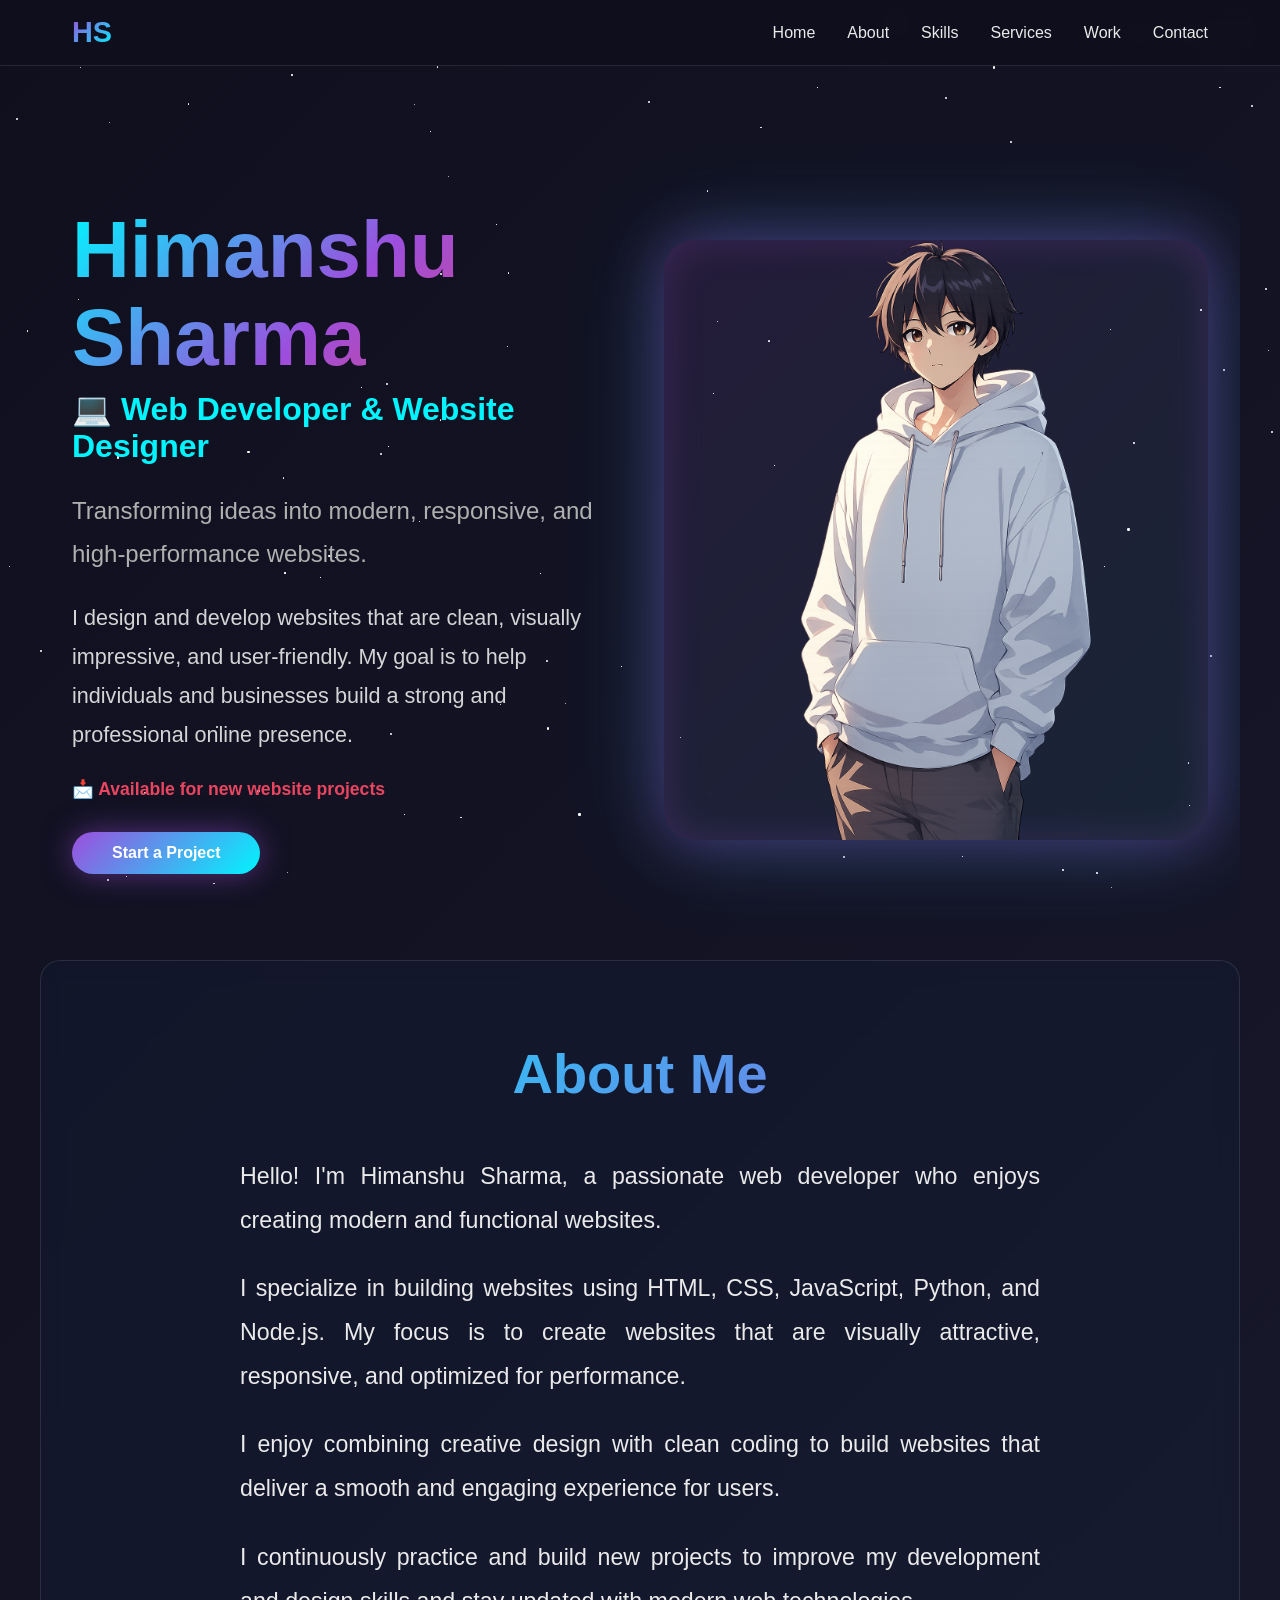
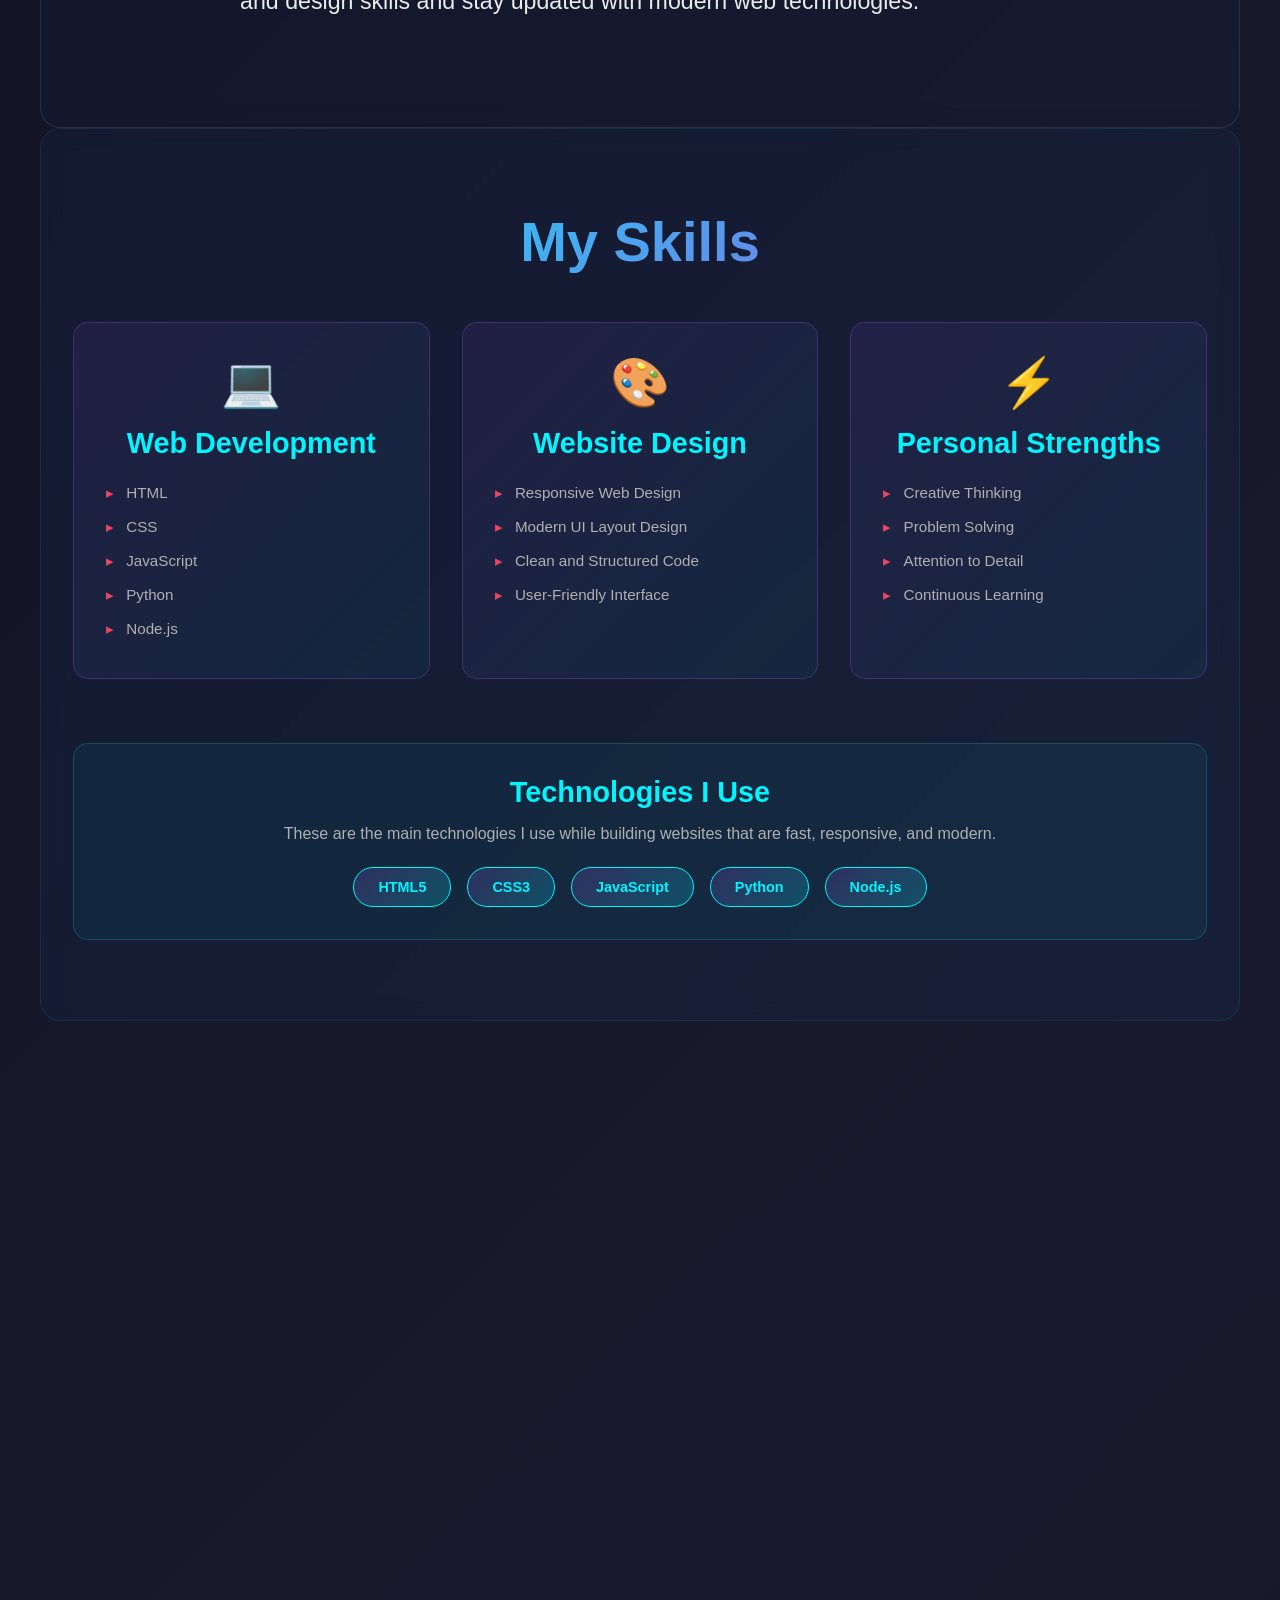
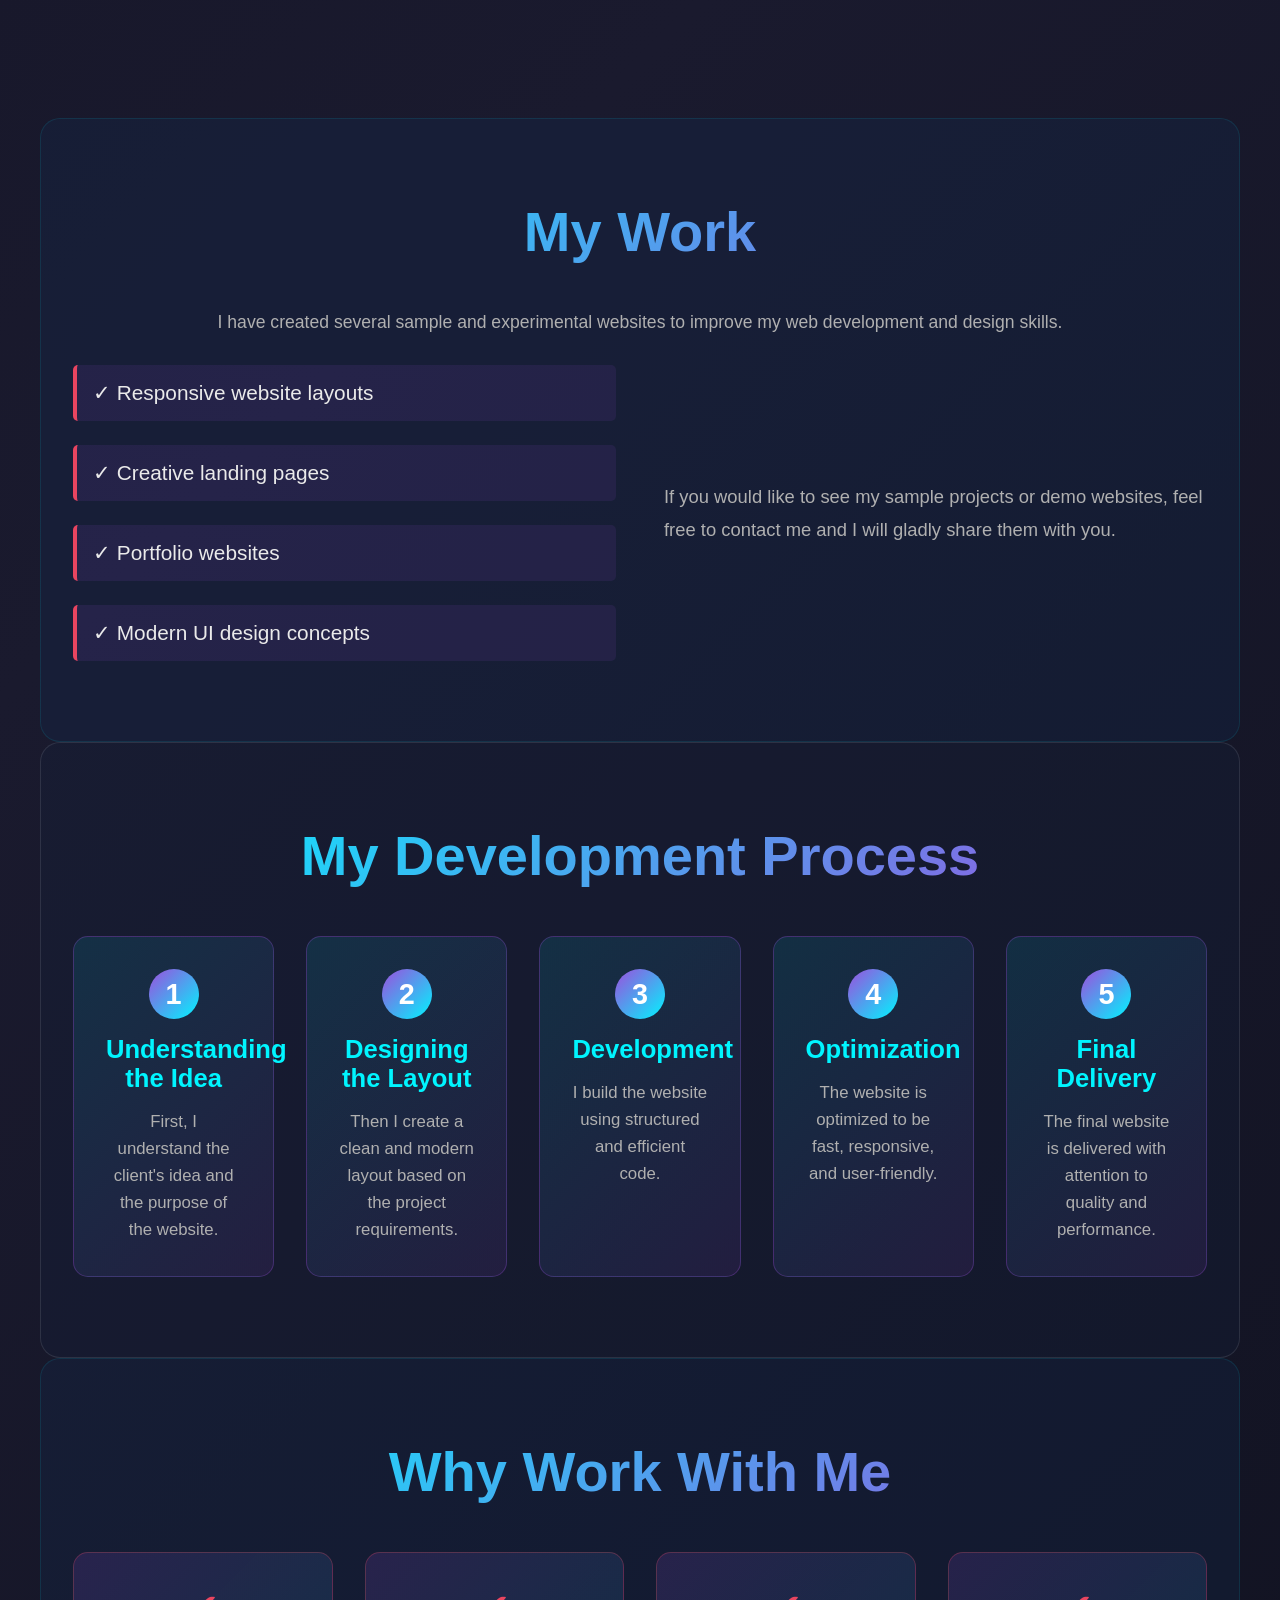
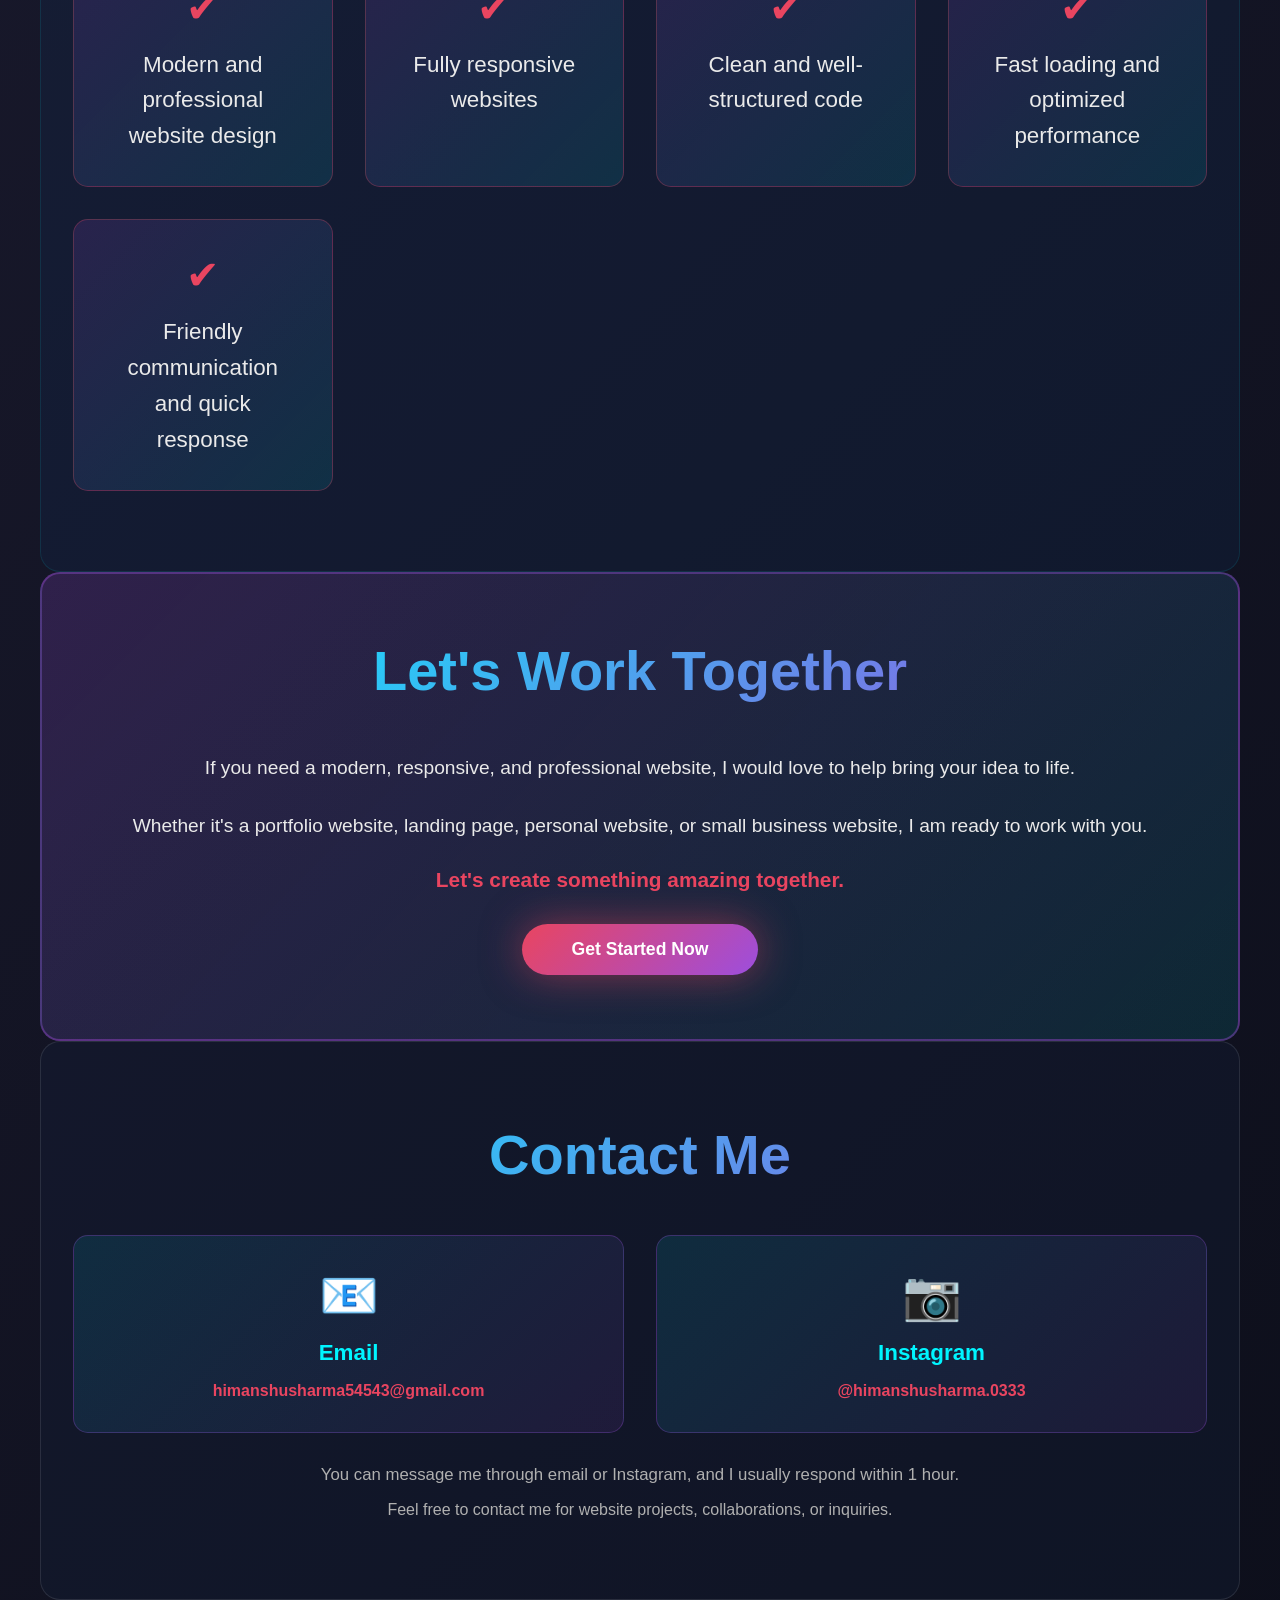
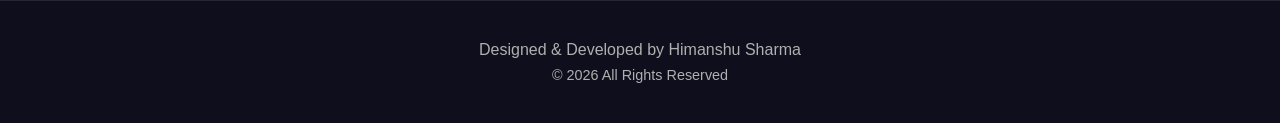
==== index.html @ 1eaa8136 "Add files via upload" ====
<!DOCTYPE html>
<html lang="en">
<head>
    <meta charset="UTF-8">
    <meta name="viewport" content="width=device-width, initial-scale=1.0">
    <meta name="description" content="Himanshu Sharma - Web Developer & Designer. Building modern, responsive, and high-performance websites.">
    <title>Himanshu Sharma - Web Developer & Designer</title>
    <link rel="icon" href="data:image/svg+xml,<svg xmlns=%22http://www.w3.org/2000/svg%22 viewBox=%220 0 100 100%22><text y=%22.9em%22 font-size=%2290%22>💻</text></svg>">
    <link rel="stylesheet" href="styles.css">
    <link rel="stylesheet" href="https://cdnjs.cloudflare.com/ajax/libs/font-awesome/6.4.0/css/all.min.css">
</head>
<body>
    <!-- Navigation -->
    <nav class="navbar">
        <div class="nav-container">
            <div class="logo">HS</div>
            <ul class="nav-menu">
                <li><a href="#hero" class="nav-link">Home</a></li>
                <li><a href="#about" class="nav-link">About</a></li>
                <li><a href="#skills" class="nav-link">Skills</a></li>
                <li><a href="#services" class="nav-link">Services</a></li>
                <li><a href="#work" class="nav-link">Work</a></li>
                <li><a href="#contact" class="nav-link">Contact</a></li>
            </ul>
            <div class="hamburger">
                <span></span>
                <span></span>
                <span></span>
            </div>
        </div>
    </nav>

    <!-- Starfield Background -->
    <div id="stars-container"></div>

    <!-- Hero Section -->
    <section id="hero" class="hero">
        <div class="hero-content">
            <div class="hero-text">
                <h1 class="hero-title">Himanshu Sharma</h1>
                <p class="hero-subtitle">💻 Web Developer & Website Designer</p>
                <p class="hero-description">
                    Transforming ideas into modern, responsive, and high-performance websites.
                </p>
                <p class="hero-tagline">
                    I design and develop websites that are clean, visually impressive, and user-friendly. 
                    My goal is to help individuals and businesses build a strong and professional online presence.
                </p>
                <p class="hero-available">📩 Available for new website projects</p>
                <a href="#contact" class="cta-button">Start a Project</a>
            </div>

            <div class="hero-image-container">
                <div class="image-wrapper" id="imageWrapper">
                    <img src="image-1.png" alt="Himanshu Sharma" class="hero-image" id="mainImage">
                    <div class="image-overlay" id="imageOverlay">
                        <img src="image-2.png" alt="Overlay" class="overlay-image">
                    </div>
                </div>
            </div>
        </div>
    </section>

    <!-- About Section -->
    <section id="about" class="about">
        <h2 class="section-title">About Me</h2>
        <div class="about-container">
            <p class="about-text">
                Hello! I'm Himanshu Sharma, a passionate web developer who enjoys creating modern and functional websites.
            </p>
            <p class="about-text">
                I specialize in building websites using HTML, CSS, JavaScript, Python, and Node.js. My focus is to create 
                websites that are visually attractive, responsive, and optimized for performance.
            </p>
            <p class="about-text">
                I enjoy combining creative design with clean coding to build websites that deliver a smooth and engaging 
                experience for users.
            </p>
            <p class="about-text">
                I continuously practice and build new projects to improve my development and design skills and stay updated 
                with modern web technologies.
            </p>
        </div>
    </section>

    <!-- Skills Section -->
    <section id="skills" class="skills">
        <h2 class="section-title">My Skills</h2>
        
        <div class="skills-grid">
            <!-- Web Development -->
            <div class="skill-card">
                <div class="skill-icon">💻</div>
                <h3>Web Development</h3>
                <ul class="skill-list">
                    <li>HTML</li>
                    <li>CSS</li>
                    <li>JavaScript</li>
                    <li>Python</li>
                    <li>Node.js</li>
                </ul>
            </div>

            <!-- Website Design -->
            <div class="skill-card">
                <div class="skill-icon">🎨</div>
                <h3>Website Design</h3>
                <ul class="skill-list">
                    <li>Responsive Web Design</li>
                    <li>Modern UI Layout Design</li>
                    <li>Clean and Structured Code</li>
                    <li>User-Friendly Interface</li>
                </ul>
            </div>

            <!-- Personal Strengths -->
            <div class="skill-card">
                <div class="skill-icon">⚡</div>
                <h3>Personal Strengths</h3>
                <ul class="skill-list">
                    <li>Creative Thinking</li>
                    <li>Problem Solving</li>
                    <li>Attention to Detail</li>
                    <li>Continuous Learning</li>
                </ul>
            </div>
        </div>

        <div class="technologies">
            <h3>Technologies I Use</h3>
            <p>These are the main technologies I use while building websites that are fast, responsive, and modern.</p>
            <div class="tech-badges">
                <span class="tech-badge">HTML5</span>
                <span class="tech-badge">CSS3</span>
                <span class="tech-badge">JavaScript</span>
                <span class="tech-badge">Python</span>
                <span class="tech-badge">Node.js</span>
            </div>
        </div>
    </section>

    <!-- Services Section -->
    <section id="services" class="services">
        <h2 class="section-title">Services I Offer</h2>
        <p class="services-subtitle">I help individuals and businesses build professional and modern websites.</p>
        
        <div class="services-grid">
            <div class="service-card">
                <div class="service-icon">🌐</div>
                <h3>Website Development</h3>
                <p>Creating functional and well-structured websites using modern technologies.</p>
            </div>

            <div class="service-card">
                <div class="service-icon">🎨</div>
                <h3>Website Design</h3>
                <p>Designing visually appealing and user-friendly website layouts.</p>
            </div>

            <div class="service-card">
                <div class="service-icon">📱</div>
                <h3>Responsive Websites</h3>
                <p>Ensuring websites work smoothly on mobile, tablet, and desktop devices.</p>
            </div>

            <div class="service-card">
                <div class="service-icon">⚡</div>
                <h3>Landing Pages</h3>
                <p>Building clean and attractive landing pages for personal or business use.</p>
            </div>
        </div>
    </section>

    <!-- Work Section -->
    <section id="work" class="work">
        <h2 class="section-title">My Work</h2>
        <p class="work-subtitle">
            I have created several sample and experimental websites to improve my web development and design skills.
        </p>
        
        <div class="work-content">
            <div class="work-list">
                <div class="work-item">✓ Responsive website layouts</div>
                <div class="work-item">✓ Creative landing pages</div>
                <div class="work-item">✓ Portfolio websites</div>
                <div class="work-item">✓ Modern UI design concepts</div>
            </div>
            <p class="work-note">
                If you would like to see my sample projects or demo websites, feel free to contact me 
                and I will gladly share them with you.
            </p>
        </div>
    </section>

    <!-- Development Process Section -->
    <section id="process" class="process">
        <h2 class="section-title">My Development Process</h2>
        
        <div class="process-timeline">
            <div class="process-step">
                <div class="step-number">1</div>
                <h3>Understanding the Idea</h3>
                <p>First, I understand the client's idea and the purpose of the website.</p>
            </div>

            <div class="process-step">
                <div class="step-number">2</div>
                <h3>Designing the Layout</h3>
                <p>Then I create a clean and modern layout based on the project requirements.</p>
            </div>

            <div class="process-step">
                <div class="step-number">3</div>
                <h3>Development</h3>
                <p>I build the website using structured and efficient code.</p>
            </div>

            <div class="process-step">
                <div class="step-number">4</div>
                <h3>Optimization</h3>
                <p>The website is optimized to be fast, responsive, and user-friendly.</p>
            </div>

            <div class="process-step">
                <div class="step-number">5</div>
                <h3>Final Delivery</h3>
                <p>The final website is delivered with attention to quality and performance.</p>
            </div>
        </div>
    </section>

    <!-- Why Work With Me Section -->
    <section id="why" class="why-work">
        <h2 class="section-title">Why Work With Me</h2>
        
        <div class="reasons-grid">
            <div class="reason-card">
                <div class="reason-icon">✔</div>
                <p>Modern and professional website design</p>
            </div>

            <div class="reason-card">
                <div class="reason-icon">✔</div>
                <p>Fully responsive websites</p>
            </div>

            <div class="reason-card">
                <div class="reason-icon">✔</div>
                <p>Clean and well-structured code</p>
            </div>

            <div class="reason-card">
                <div class="reason-icon">✔</div>
                <p>Fast loading and optimized performance</p>
            </div>

            <div class="reason-card">
                <div class="reason-icon">✔</div>
                <p>Friendly communication and quick response</p>
            </div>
        </div>
    </section>

    <!-- Call to Action Section -->
    <section id="lets-work" class="cta-section">
        <h2 class="section-title">Let's Work Together</h2>
        <p class="cta-text">
            If you need a modern, responsive, and professional website, I would love to help bring your idea to life.
        </p>
        <p class="cta-text">
            Whether it's a portfolio website, landing page, personal website, or small business website, 
            I am ready to work with you.
        </p>
        <p class="cta-highlight">Let's create something amazing together.</p>
        <a href="#contact" class="cta-button-large">Get Started Now</a>
    </section>

    <!-- Contact Section -->
    <section id="contact" class="contact">
        <h2 class="section-title">Contact Me</h2>
        
        <div class="contact-content">
            <div class="contact-item">
                <div class="contact-icon">📧</div>
                <h3>Email</h3>
                <a href="mailto:himanshusharma54543@gmail.com" class="contact-link">
                    himanshusharma54543@gmail.com
                </a>
            </div>

            <div class="contact-item">
                <div class="contact-icon">📷</div>
                <h3>Instagram</h3>
                <a href="https://instagram.com/himanshusharma.0333" target="_blank" rel="noopener noreferrer" class="contact-link">
                    @himanshusharma.0333
                </a>
            </div>
        </div>

        <p class="contact-response">
            You can message me through email or Instagram, and I usually respond within 1 hour.
        </p>
        <p class="contact-footer">
            Feel free to contact me for website projects, collaborations, or inquiries.
        </p>
    </section>

    <!-- Footer -->
    <footer class="footer">
        <p>Designed & Developed by Himanshu Sharma</p>
        <p class="footer-year">© 2026 All Rights Reserved</p>
    </footer>

    <script src="script.js"></script>
</body>
</html>
---- styles.css ----
* {
    margin: 0;
    padding: 0;
    box-sizing: border-box;
}

:root {
    --primary-color: #1a1a2e;
    --secondary-color: #16213e;
    --accent-color: #0f3460;
    --highlight-color: #e94560;
    --text-light: #eaeaea;
    --text-muted: #b0b0b0;
    --purple-glow: #9d4edd;
    --cyan-glow: #00f5ff;
}

html {
    scroll-behavior: smooth;
}

/* Page Load Animation */
@keyframes pageLoad {
    from {
        opacity: 0;
    }
    to {
        opacity: 1;
    }
}

body {
    font-family: 'Segoe UI', Tahoma, Geneva, Verdana, sans-serif;
    background: linear-gradient(135deg, #0f0f1e 0%, #1a1a2e 50%, #0d0f1b 100%);
    color: var(--text-light);
    position: relative;
    overflow-x: hidden;
    min-height: 100vh;
    animation: pageLoad 1s ease-out;
}

/* Starfield Background */
#stars-container {
    position: fixed;
    top: 0;
    left: 0;
    width: 100%;
    height: 100%;
    z-index: 1;
    pointer-events: none;
}

.star {
    position: absolute;
    background: white;
    border-radius: 50%;
    animation: twinkle 3s infinite;
}

@keyframes twinkle {
    0%, 100% { opacity: 0.3; }
    50% { opacity: 1; }
}

/* Navigation */
.navbar {
    position: fixed;
    top: 0;
    width: 100%;
    z-index: 1000;
    background: rgba(15, 15, 30, 0.95);
    backdrop-filter: blur(10px);
    border-bottom: 1px solid rgba(255, 255, 255, 0.1);
    padding: 1rem 0;
}

.nav-container {
    max-width: 1200px;
    margin: 0 auto;
    padding: 0 2rem;
    display: flex;
    justify-content: space-between;
    align-items: center;
}

.logo {
    font-size: 1.8rem;
    font-weight: bold;
    background: linear-gradient(135deg, var(--purple-glow), var(--cyan-glow));
    -webkit-background-clip: text;
    -webkit-text-fill-color: transparent;
    background-clip: text;
}

.nav-menu {
    display: flex;
    list-style: none;
    gap: 2rem;
}

/* Mobile menu active state */
@media (max-width: 768px) {
    .nav-menu {
        display: none;
    }
    
    .nav-menu.active {
        display: flex;
        position: absolute;
        top: 60px;
        left: 0;
        right: 0;
        flex-direction: column;
        gap: 1rem;
        padding: 2rem;
        background: rgba(15, 15, 30, 0.98);
        z-index: 999;
    }
}

.nav-link {
    color: var(--text-light);
    text-decoration: none;
    transition: all 0.3s ease;
    position: relative;
}

.nav-link:hover {
    color: var(--cyan-glow);
}

.nav-link::after {
    content: '';
    position: absolute;
    bottom: -5px;
    left: 0;
    width: 0;
    height: 2px;
    background: var(--cyan-glow);
    transition: width 0.3s ease;
}

.nav-link:hover::after {
    width: 100%;
}

.hamburger {
    display: none;
    flex-direction: column;
    cursor: pointer;
}

.hamburger span {
    width: 25px;
    height: 3px;
    background: var(--text-light);
    margin: 5px 0;
    transition: all 0.3s ease;
}

/* Hero Section */
.hero {
    position: relative;
    z-index: 10;
    min-height: 100vh;
    display: flex;
    align-items: center;
    justify-content: center;
    padding: 120px 2rem 60px;
    margin-top: 60px;
    overflow: hidden;
}

.hero-content {
    max-width: 1200px;
    width: 100%;
    display: grid;
    grid-template-columns: 1fr 1fr;
    gap: 3rem;
    align-items: center;
}

.hero-text {
    animation: slideInLeft 0.8s ease-out;
}

.hero-title {
    font-size: 5rem;
    font-weight: 900;
    margin-bottom: 0.5rem;
    background: linear-gradient(135deg, #00f5ff, #9d4edd, #e94560);
    -webkit-background-clip: text;
    -webkit-text-fill-color: transparent;
    background-clip: text;
    line-height: 1.1;
}

.hero-subtitle {
    font-size: 2rem;
    color: var(--cyan-glow);
    margin-bottom: 1.5rem;
    font-weight: 600;
}

.hero-description {
    font-size: 1.5rem;
    color: var(--text-muted);
    line-height: 1.8;
    margin-bottom: 1.5rem;
}

.hero-tagline {
    font-size: 1.35rem;
    color: var(--text-light);
    line-height: 1.8;
    margin-bottom: 1.5rem;
    opacity: 0.9;
}

.hero-available {
    font-size: 1.1rem;
    color: var(--highlight-color);
    margin-bottom: 2rem;
    font-weight: 600;
}

.cta-button {
    display: inline-block;
    padding: 12px 40px;
    background: linear-gradient(135deg, var(--purple-glow), var(--cyan-glow));
    color: white;
    text-decoration: none;
    border-radius: 50px;
    font-weight: 600;
    transition: all 0.3s ease;
    box-shadow: 0 0 30px rgba(157, 78, 221, 0.5);
}

.cta-button:hover {
    transform: translateY(-3px);
    box-shadow: 0 0 50px rgba(157, 78, 221, 0.8);
}

/* Hero Image Section */
.hero-image-container {
    animation: slideInRight 0.8s ease-out;
    display: flex;
    justify-content: center;
}

.image-wrapper {
    position: relative;
    width: 100%;
    max-width: 550px;
    height: 600px;
    border-radius: 30px;
    overflow: hidden;
    box-shadow: 0 0 60px rgba(157, 78, 221, 0.4),
                0 0 100px rgba(0, 245, 255, 0.2),
                inset 0 0 40px rgba(157, 78, 221, 0.2);
    cursor: crosshair;
    background: linear-gradient(135deg, rgba(157, 78, 221, 0.1), rgba(0, 245, 255, 0.05));
}

.hero-image {
    width: 100%;
    height: 100%;
    object-fit: contain;
    object-position: center;
    display: block;
    background: rgba(255, 255, 255, 0.02);
    transition: opacity 0.2s ease;
}

.image-overlay {
    position: absolute;
    top: 0;
    left: 0;
    width: 100%;
    height: 100%;
    clip-path: circle(0px at 50% 50%);
    transition: clip-path 0.08s ease-out;
    background: rgba(255, 255, 255, 0.02);
}

.overlay-image {
    width: 100%;
    height: 100%;
    object-fit: contain;
    object-position: center;
    display: block;
}

/* Animations */
@keyframes slideInLeft {
    from {
        opacity: 0;
        transform: translateX(-50px);
    }
    to {
        opacity: 1;
        transform: translateX(0);
    }
}

@keyframes slideInRight {
    from {
        opacity: 0;
        transform: translateX(50px);
    }
    to {
        opacity: 1;
        transform: translateX(0);
    }
}

/* Section Scroll Animations */
@keyframes sectionSlideUp {
    from {
        opacity: 0;
        transform: translateY(40px);
    }
    to {
        opacity: 1;
        transform: translateY(0);
    }
}

.section-scroll-animate {
    opacity: 0;
    transform: translateY(40px);
}

.section-visible {
    animation: sectionSlideUp 0.7s ease-out forwards;
}

/* Section Styles */
section {
    position: relative;
    z-index: 10;
    padding: 80px 2rem;
    max-width: 1200px;
    margin: 0 auto;
}

.section-title {
    font-size: 3.5rem;
    font-weight: 900;
    text-align: center;
    margin-bottom: 3rem;
    background: linear-gradient(135deg, var(--cyan-glow), var(--purple-glow));
    -webkit-background-clip: text;
    -webkit-text-fill-color: transparent;
    background-clip: text;
}

/* About Section */
.about {
    background: rgba(22, 33, 62, 0.3);
    border-radius: 20px;
    border: 1px solid rgba(255, 255, 255, 0.1);
    backdrop-filter: blur(10px);
}

.about-container {
    max-width: 800px;
    margin: 0 auto;
}

.about-text {
    font-size: 1.45rem;
    line-height: 1.9;
    color: var(--text-light);
    margin-bottom: 1.5rem;
    text-align: justify;
}

/* Skills Section */
.skills {
    background: rgba(15, 52, 96, 0.2);
    border-radius: 20px;
    border: 1px solid rgba(0, 245, 255, 0.1);
    backdrop-filter: blur(10px);
}

.skills-grid {
    display: grid;
    grid-template-columns: repeat(auto-fit, minmax(280px, 1fr));
    gap: 2rem;
    margin-bottom: 4rem;
}

.skill-card {
    background: linear-gradient(135deg, rgba(157, 78, 221, 0.1), rgba(0, 245, 255, 0.05));
    border: 1px solid rgba(157, 78, 221, 0.3);
    padding: 2rem;
    border-radius: 15px;
    text-align: center;
    transition: all 0.3s ease;
    cursor: pointer;
}

.skill-card:hover {
    transform: translateY(-10px);
    border-color: var(--cyan-glow);
    box-shadow: 0 0 30px rgba(157, 78, 221, 0.3);
}

.skill-icon {
    font-size: 3rem;
    margin-bottom: 1rem;
}

.skill-card h3 {
    font-size: 1.8rem;
    margin-bottom: 1rem;
    color: var(--cyan-glow);
}

.skill-list {
    list-style: none;
    text-align: left;
}

.skill-list li {
    padding: 0.5rem 0;
    color: var(--text-muted);
    font-size: 0.95rem;
}

.skill-list li::before {
    content: '▸ ';
    color: var(--highlight-color);
    margin-right: 0.5rem;
}

.technologies {
    text-align: center;
    padding: 2rem;
    background: rgba(0, 245, 255, 0.05);
    border-radius: 15px;
    border: 1px solid rgba(0, 245, 255, 0.2);
}

.technologies h3 {
    font-size: 1.8rem;
    margin-bottom: 1rem;
    color: var(--cyan-glow);
}

.technologies p {
    color: var(--text-muted);
    margin-bottom: 1.5rem;
}

.tech-badges {
    display: flex;
    flex-wrap: wrap;
    gap: 1rem;
    justify-content: center;
}

.tech-badge {
    display: inline-block;
    padding: 0.7rem 1.5rem;
    background: linear-gradient(135deg, rgba(157, 78, 221, 0.2), rgba(0, 245, 255, 0.2));
    border: 1px solid var(--cyan-glow);
    border-radius: 25px;
    color: var(--cyan-glow);
    font-weight: 600;
    font-size: 0.9rem;
    transition: all 0.3s ease;
}

.tech-badge:hover {
    background: linear-gradient(135deg, var(--purple-glow), var(--cyan-glow));
    color: white;
    box-shadow: 0 0 20px rgba(157, 78, 221, 0.5);
}

/* Services Section */
.services {
    background: rgba(22, 33, 62, 0.3);
    border-radius: 20px;
    border: 1px solid rgba(255, 255, 255, 0.1);
}

.services-subtitle {
    text-align: center;
    font-size: 1.2rem;
    color: var(--text-muted);
    margin-bottom: 3rem;
}

.services-grid {
    display: grid;
    grid-template-columns: repeat(auto-fit, minmax(250px, 1fr));
    gap: 2rem;
}

.service-card {
    background: linear-gradient(135deg, rgba(157, 78, 221, 0.15), rgba(0, 245, 255, 0.1));
    border: 1px solid rgba(233, 69, 96, 0.3);
    padding: 2.5rem 2rem;
    border-radius: 15px;
    text-align: center;
    transition: all 0.3s ease;
}

.service-card:hover {
    transform: translateY(-15px);
    border-color: var(--highlight-color);
    box-shadow: 0 0 40px rgba(233, 69, 96, 0.4);
}

.service-icon {
    font-size: 3.5rem;
    margin-bottom: 1rem;
}

.service-card h3 {
    font-size: 1.6rem;
    margin-bottom: 1rem;
    color: var(--highlight-color);
}

.service-card p {
    color: var(--text-muted);
    line-height: 1.7;
    font-size: 1.05rem;
}

/* Work Section */
.work {
    background: rgba(15, 52, 96, 0.2);
    border-radius: 20px;
    border: 1px solid rgba(0, 245, 255, 0.1);
}

.work-subtitle {
    text-align: center;
    font-size: 1.1rem;
    color: var(--text-muted);
    margin-bottom: 2rem;
}

.work-content {
    display: grid;
    grid-template-columns: 1fr 1fr;
    gap: 3rem;
    align-items: center;
}

.work-list {
    display: flex;
    flex-direction: column;
    gap: 1.5rem;
}

.work-item {
    font-size: 1.3rem;
    color: var(--text-light);
    padding: 1rem;
    background: rgba(157, 78, 221, 0.1);
    border-left: 4px solid var(--highlight-color);
    border-radius: 5px;
    transition: all 0.3s ease;
}

.work-item:hover {
    transform: translateX(10px);
    background: rgba(157, 78, 221, 0.2);
}

.work-note {
    font-size: 1.15rem;
    color: var(--text-muted);
    line-height: 1.8;
}

/* Process Section */
.process {
    background: rgba(22, 33, 62, 0.3);
    border-radius: 20px;
    border: 1px solid rgba(255, 255, 255, 0.1);
}

.process-timeline {
    display: grid;
    grid-template-columns: repeat(auto-fit, minmax(200px, 1fr));
    gap: 2rem;
    position: relative;
}

.process-step {
    background: linear-gradient(135deg, rgba(0, 245, 255, 0.1), rgba(157, 78, 221, 0.1));
    border: 1px solid rgba(157, 78, 221, 0.3);
    padding: 2rem;
    border-radius: 15px;
    text-align: center;
    transition: all 0.3s ease;
}

.process-step:hover {
    transform: translateY(-10px);
    border-color: var(--cyan-glow);
    box-shadow: 0 0 30px rgba(0, 245, 255, 0.3);
}

.step-number {
    width: 50px;
    height: 50px;
    background: linear-gradient(135deg, var(--purple-glow), var(--cyan-glow));
    color: white;
    display: flex;
    align-items: center;
    justify-content: center;
    border-radius: 50%;
    font-size: 1.8rem;
    font-weight: bold;
    margin: 0 auto 1rem;
}

.process-step h3 {
    font-size: 1.6rem;
    margin-bottom: 1rem;
    color: var(--cyan-glow);
}

.process-step p {
    font-size: 1.05rem;
    color: var(--text-muted);
    line-height: 1.6;
}

/* Why Work Section */
.why-work {
    background: rgba(15, 52, 96, 0.2);
    border-radius: 20px;
    border: 1px solid rgba(0, 245, 255, 0.1);
}

.reasons-grid {
    display: grid;
    grid-template-columns: repeat(auto-fit, minmax(250px, 1fr));
    gap: 2rem;
}

.reason-card {
    background: linear-gradient(135deg, rgba(157, 78, 221, 0.15), rgba(0, 245, 255, 0.1));
    border: 1px solid rgba(233, 69, 96, 0.3);
    padding: 2rem;
    border-radius: 15px;
    text-align: center;
    transition: all 0.3s ease;
}

.reason-card:hover {
    transform: scale(1.05);
    border-color: var(--highlight-color);
}

.reason-icon {
    font-size: 2.5rem;
    color: var(--highlight-color);
    margin-bottom: 1rem;
}

.reason-card p {
    font-size: 1.4rem;
    color: var(--text-light);
    line-height: 1.6;
}

/* CTA Section */
.cta-section {
    background: linear-gradient(135deg, rgba(157, 78, 221, 0.2), rgba(0, 245, 255, 0.1));
    border: 2px solid rgba(157, 78, 221, 0.4);
    border-radius: 20px;
    text-align: center;
    padding: 4rem 2rem;
}

.cta-text {
    font-size: 1.2rem;
    color: var(--text-light);
    margin-bottom: 1.5rem;
    line-height: 1.8;
}

.cta-highlight {
    font-size: 1.3rem;
    color: var(--highlight-color);
    font-weight: 600;
    margin-bottom: 2rem;
}

.cta-button-large {
    display: inline-block;
    padding: 15px 50px;
    background: linear-gradient(135deg, var(--highlight-color), var(--purple-glow));
    color: white;
    text-decoration: none;
    border-radius: 50px;
    font-size: 1.1rem;
    font-weight: 600;
    transition: all 0.3s ease;
    box-shadow: 0 0 40px rgba(233, 69, 96, 0.5);
}

.cta-button-large:hover {
    transform: translateY(-5px);
    box-shadow: 0 0 60px rgba(233, 69, 96, 0.8);
}

/* Contact Section */
.contact {
    background: rgba(22, 33, 62, 0.3);
    border-radius: 20px;
    border: 1px solid rgba(255, 255, 255, 0.1);
    text-align: center;
}

.contact-content {
    display: grid;
    grid-template-columns: repeat(auto-fit, minmax(200px, 1fr));
    gap: 2rem;
    margin-bottom: 2rem;
}

.contact-item {
    background: linear-gradient(135deg, rgba(0, 245, 255, 0.1), rgba(157, 78, 221, 0.1));
    padding: 2rem;
    border-radius: 15px;
    border: 1px solid rgba(157, 78, 221, 0.3);
    transition: all 0.3s ease;
}

.contact-item:hover {
    transform: translateY(-10px);
    border-color: var(--cyan-glow);
}

.contact-icon {
    font-size: 3rem;
    margin-bottom: 1rem;
}

.contact-item h3 {
    color: var(--cyan-glow);
    margin-bottom: 1rem;
    font-size: 1.4rem;
}

.contact-link {
    color: var(--highlight-color);
    text-decoration: none;
    font-weight: 600;
    transition: all 0.3s ease;
}

.contact-link:hover {
    color: var(--cyan-glow);
}

.contact-response {
    color: var(--text-muted);
    margin-bottom: 1rem;
    font-size: 1.05rem;
}

.contact-footer {
    color: var(--text-muted);
    font-size: 1rem;
}

/* Footer */
.footer {
    background: rgba(15, 15, 30, 0.95);
    border-top: 1px solid rgba(255, 255, 255, 0.1);
    padding: 2rem;
    text-align: center;
    color: var(--text-muted);
    position: relative;
    z-index: 10;
}

.footer p {
    margin: 0.5rem 0;
}

.footer-year {
    font-size: 0.9rem;
}

/* Responsive Design */
@media (max-width: 768px) {
    .nav-menu {
        display: none;
    }

    .hamburger {
        display: flex;
    }

    .hero-content {
        grid-template-columns: 1fr;
    }

    .hero-title {
        font-size: 2.5rem;
    }

    .hero-subtitle {
        font-size: 1.2rem;
    }

    .section-title {
        font-size: 2rem;
    }

    .work-content {
        grid-template-columns: 1fr;
    }

    .process-timeline {
        grid-template-columns: 1fr;
    }

    .skills-grid,
    .services-grid,
    .reasons-grid,
    .contact-content {
        grid-template-columns: 1fr;
    }

    section {
        padding: 50px 1.5rem;
    }
}
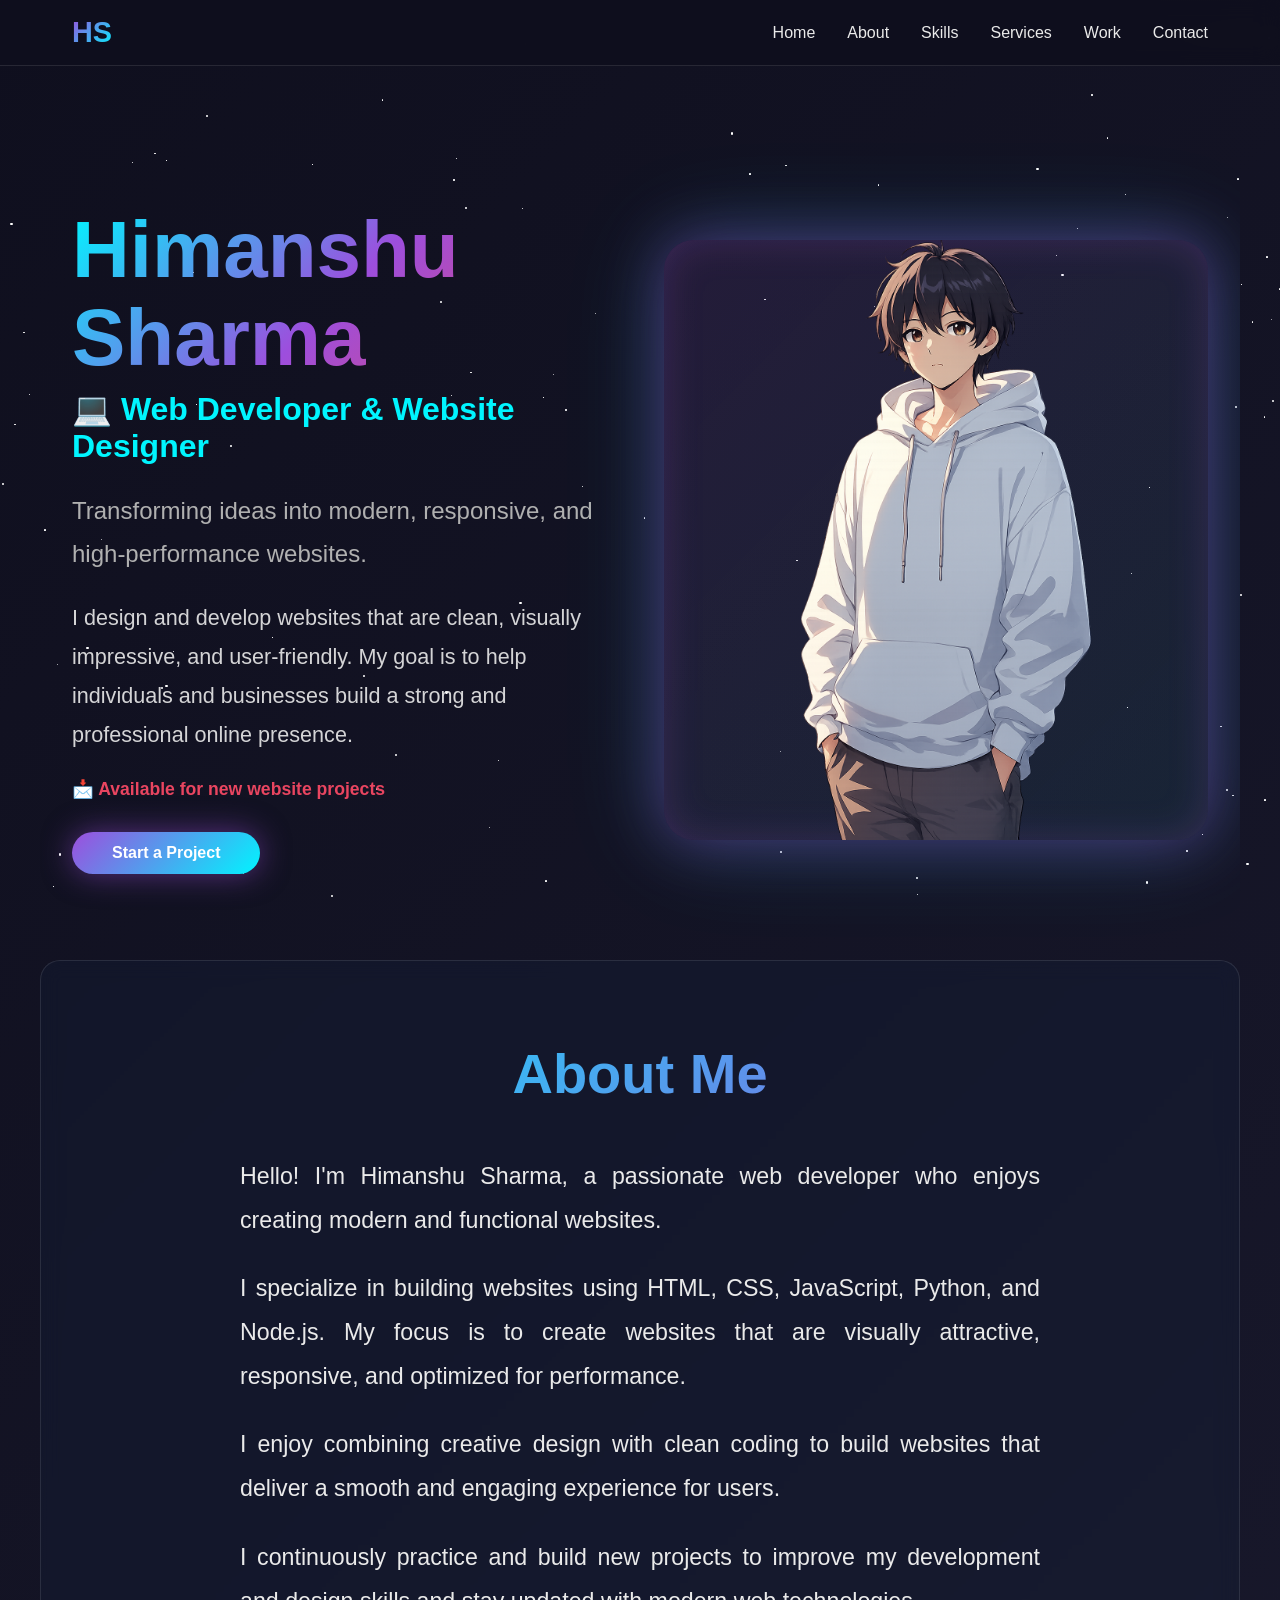
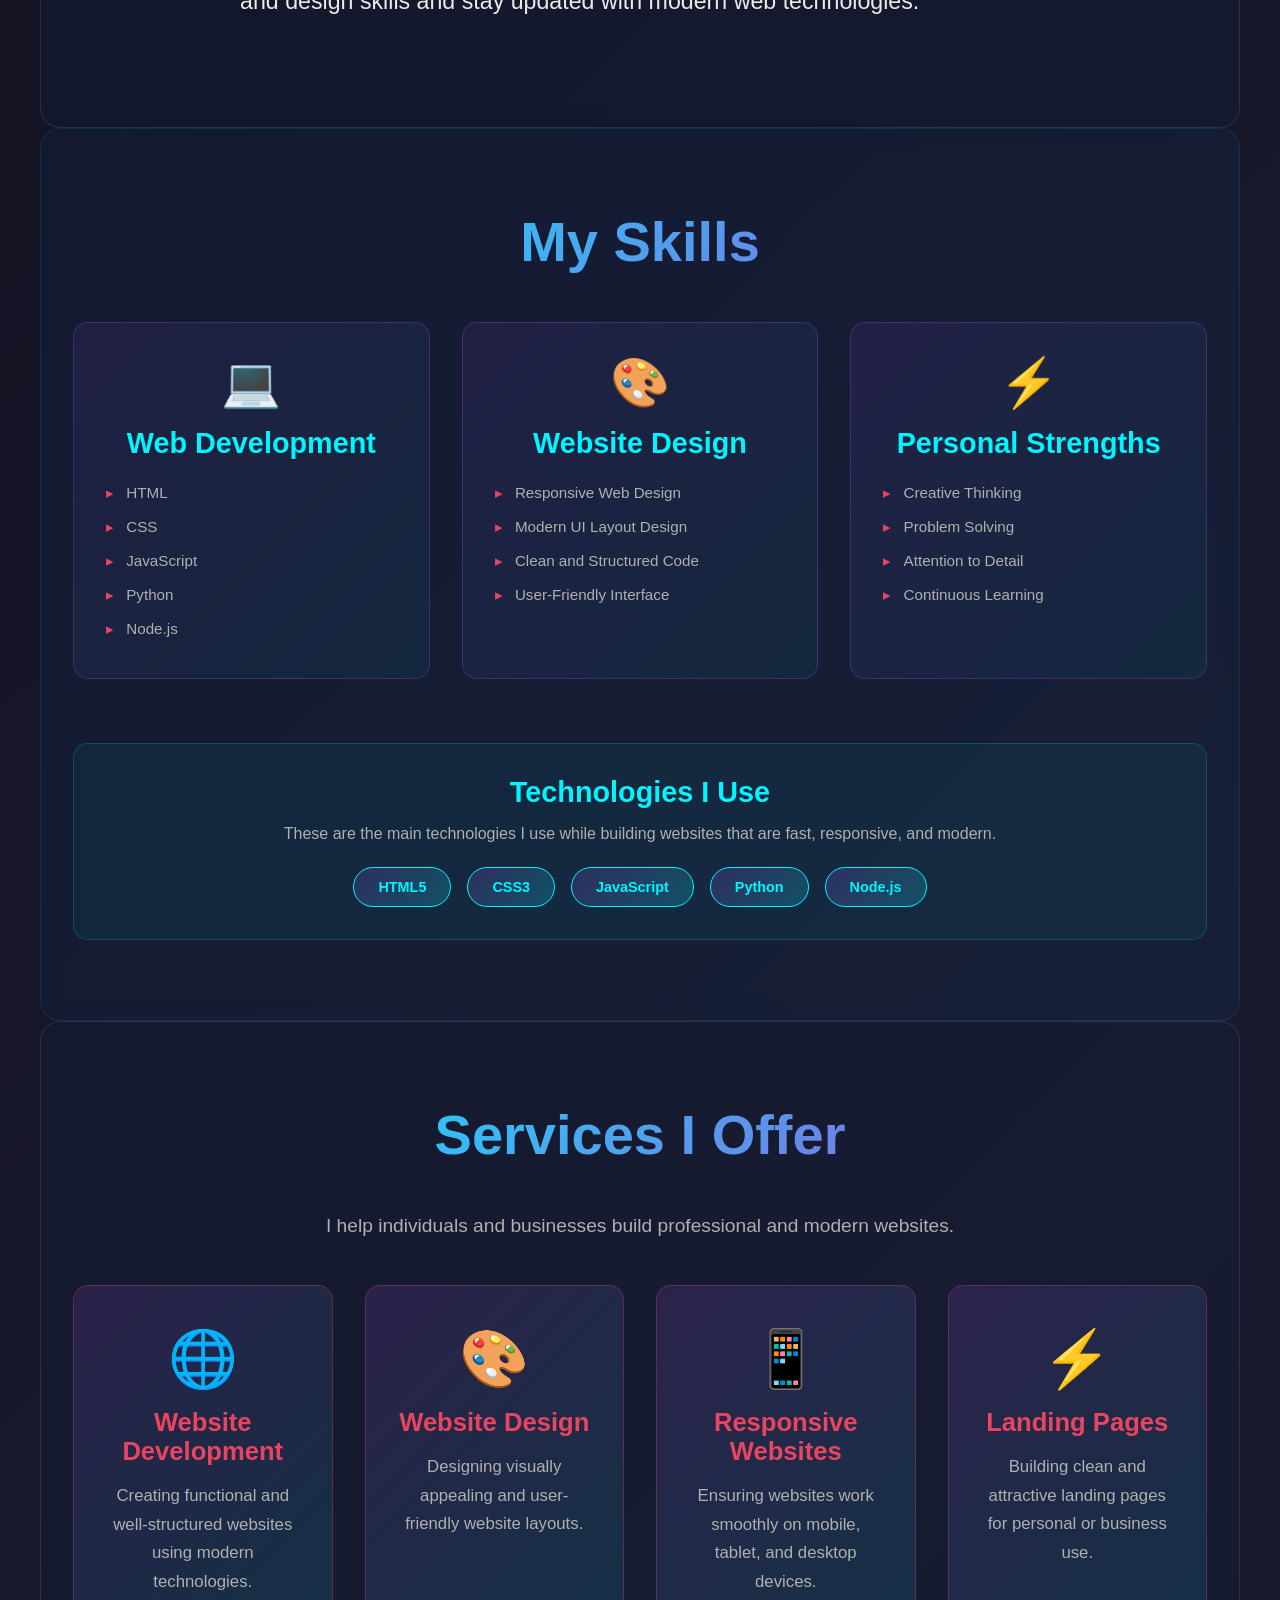
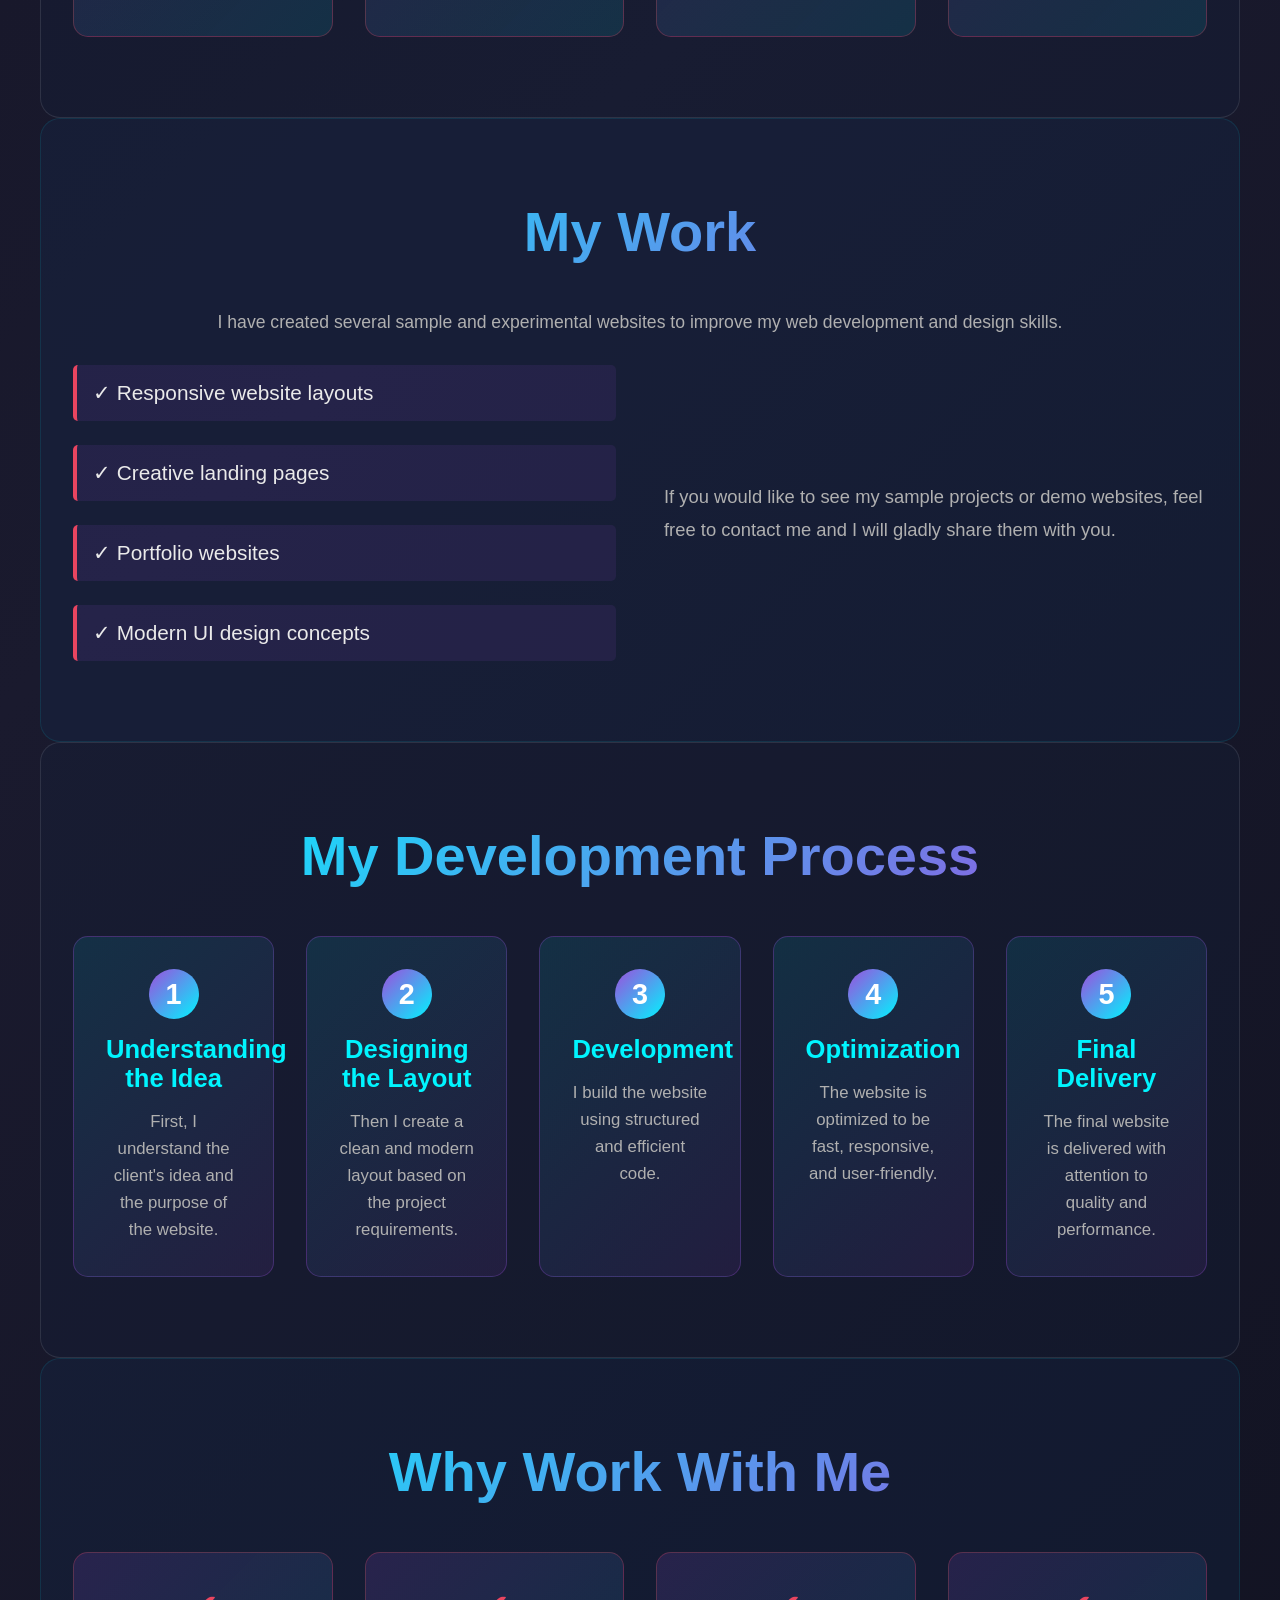
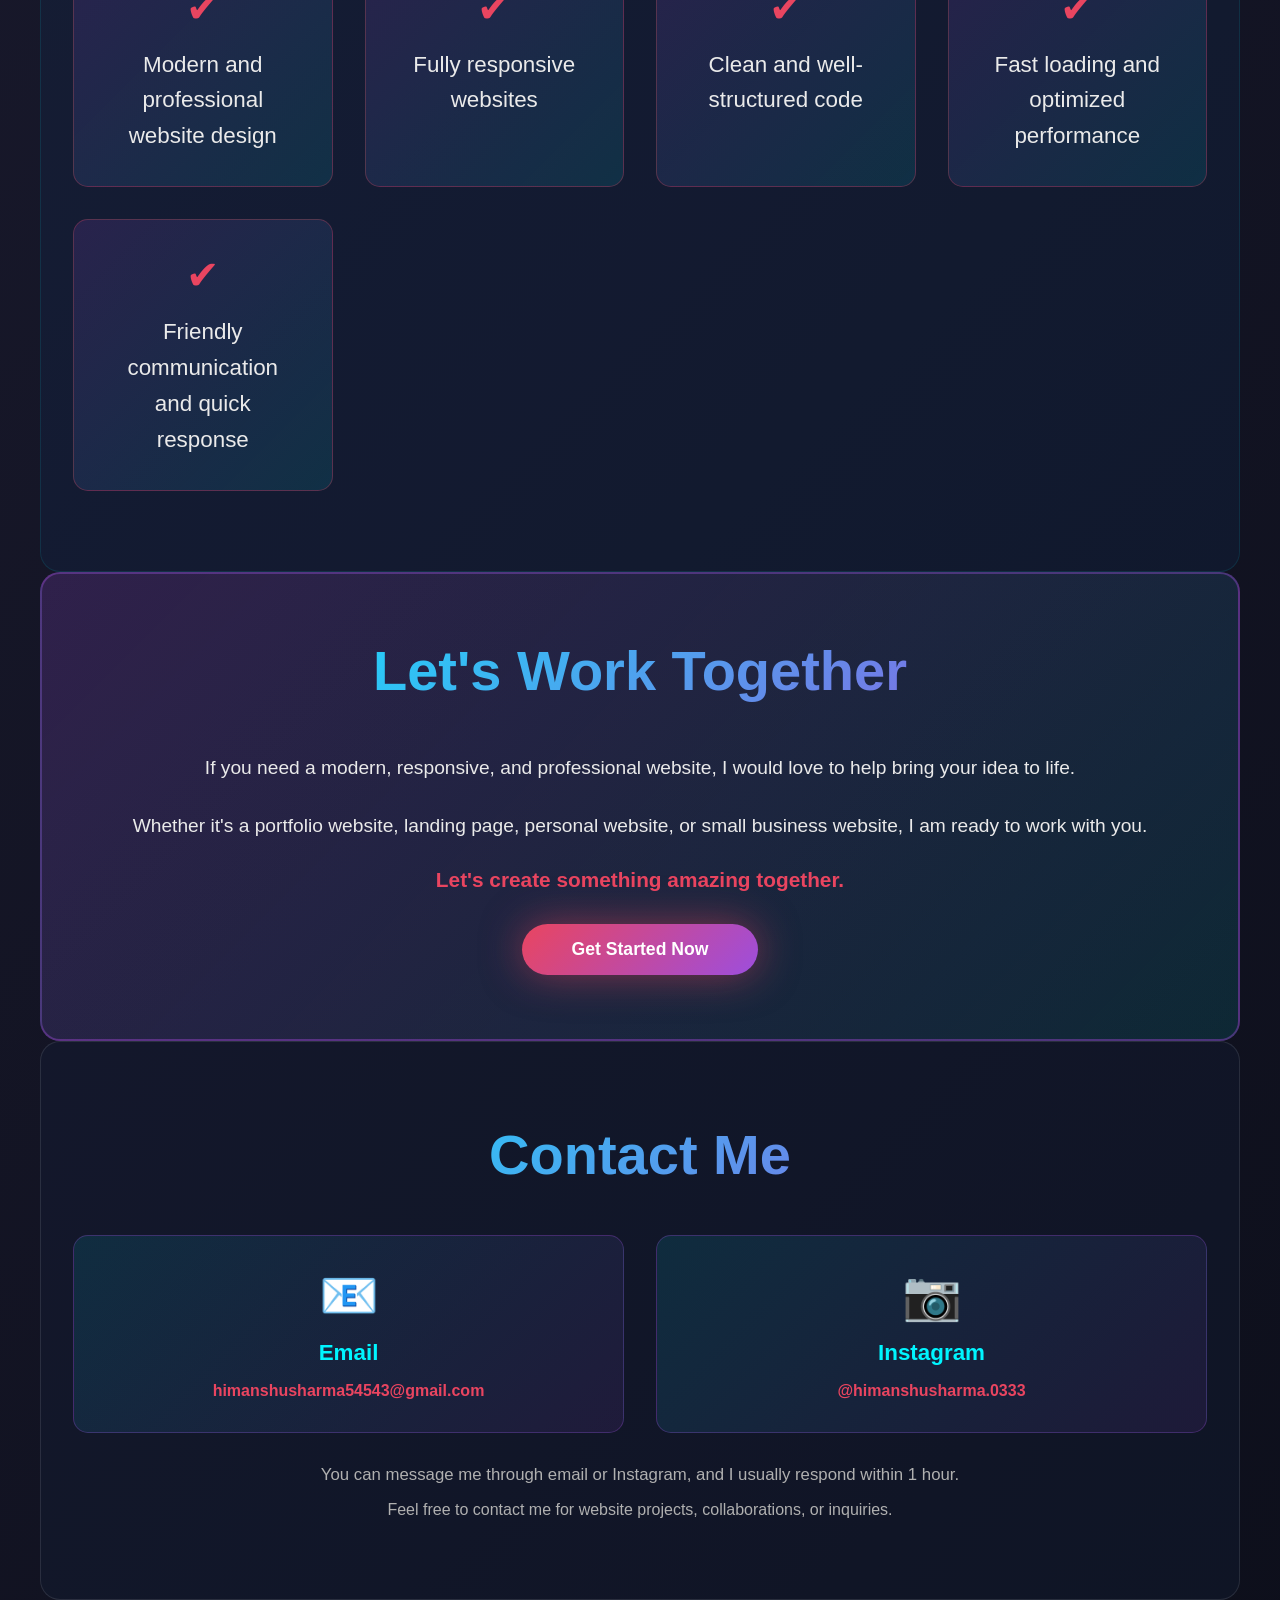
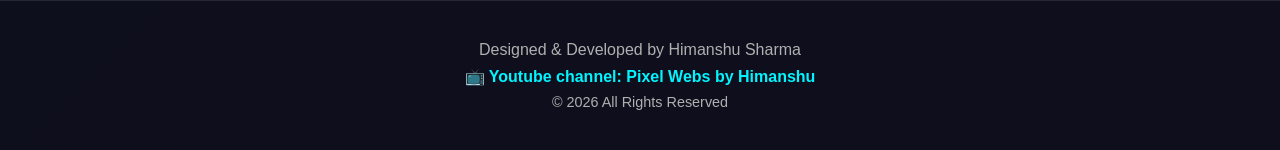
==== commit 9e26ae41: "updated website" ====
--- a/index.html
+++ b/index.html
@@ -308,6 +308,11 @@
     <!-- Footer -->
     <footer class="footer">
         <p>Designed & Developed by Himanshu Sharma</p>
+        <p class="footer-social">
+            <a href="https://www.youtube.com/@pixelweb.byhimanshu" target="_blank" rel="noopener noreferrer" class="footer-link">
+                📺 Youtube channel: Pixel Webs by Himanshu
+            </a>
+        </p>
         <p class="footer-year">© 2026 All Rights Reserved</p>
     </footer>
 
--- a/styles.css
+++ b/styles.css
@@ -794,6 +794,22 @@
     font-size: 0.9rem;
 }
 
+.footer-social {
+    margin: 1rem 0;
+}
+
+.footer-link {
+    color: var(--cyan-glow);
+    text-decoration: none;
+    transition: all 0.3s ease;
+    font-weight: 600;
+}
+
+.footer-link:hover {
+    color: var(--purple-glow);
+    text-decoration: underline;
+}
+
 /* Responsive Design */
 @media (max-width: 768px) {
     .nav-menu {
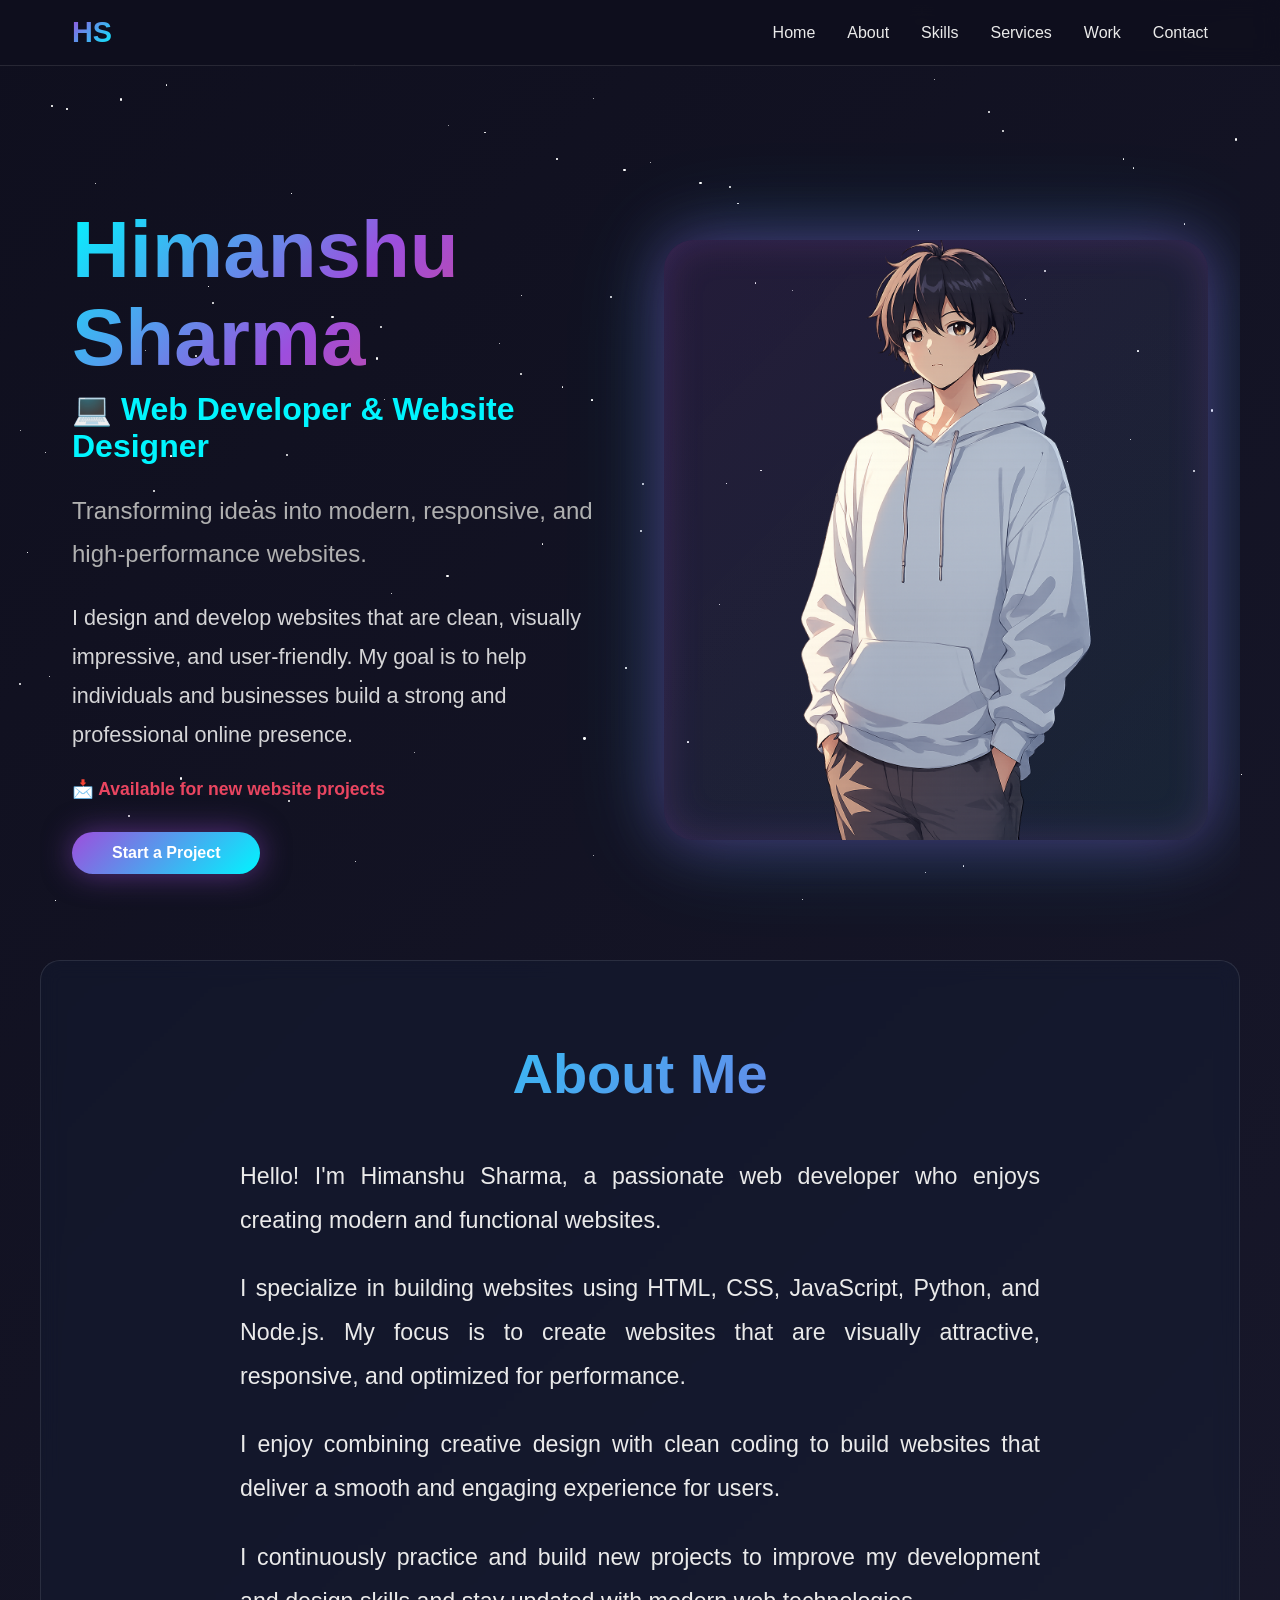
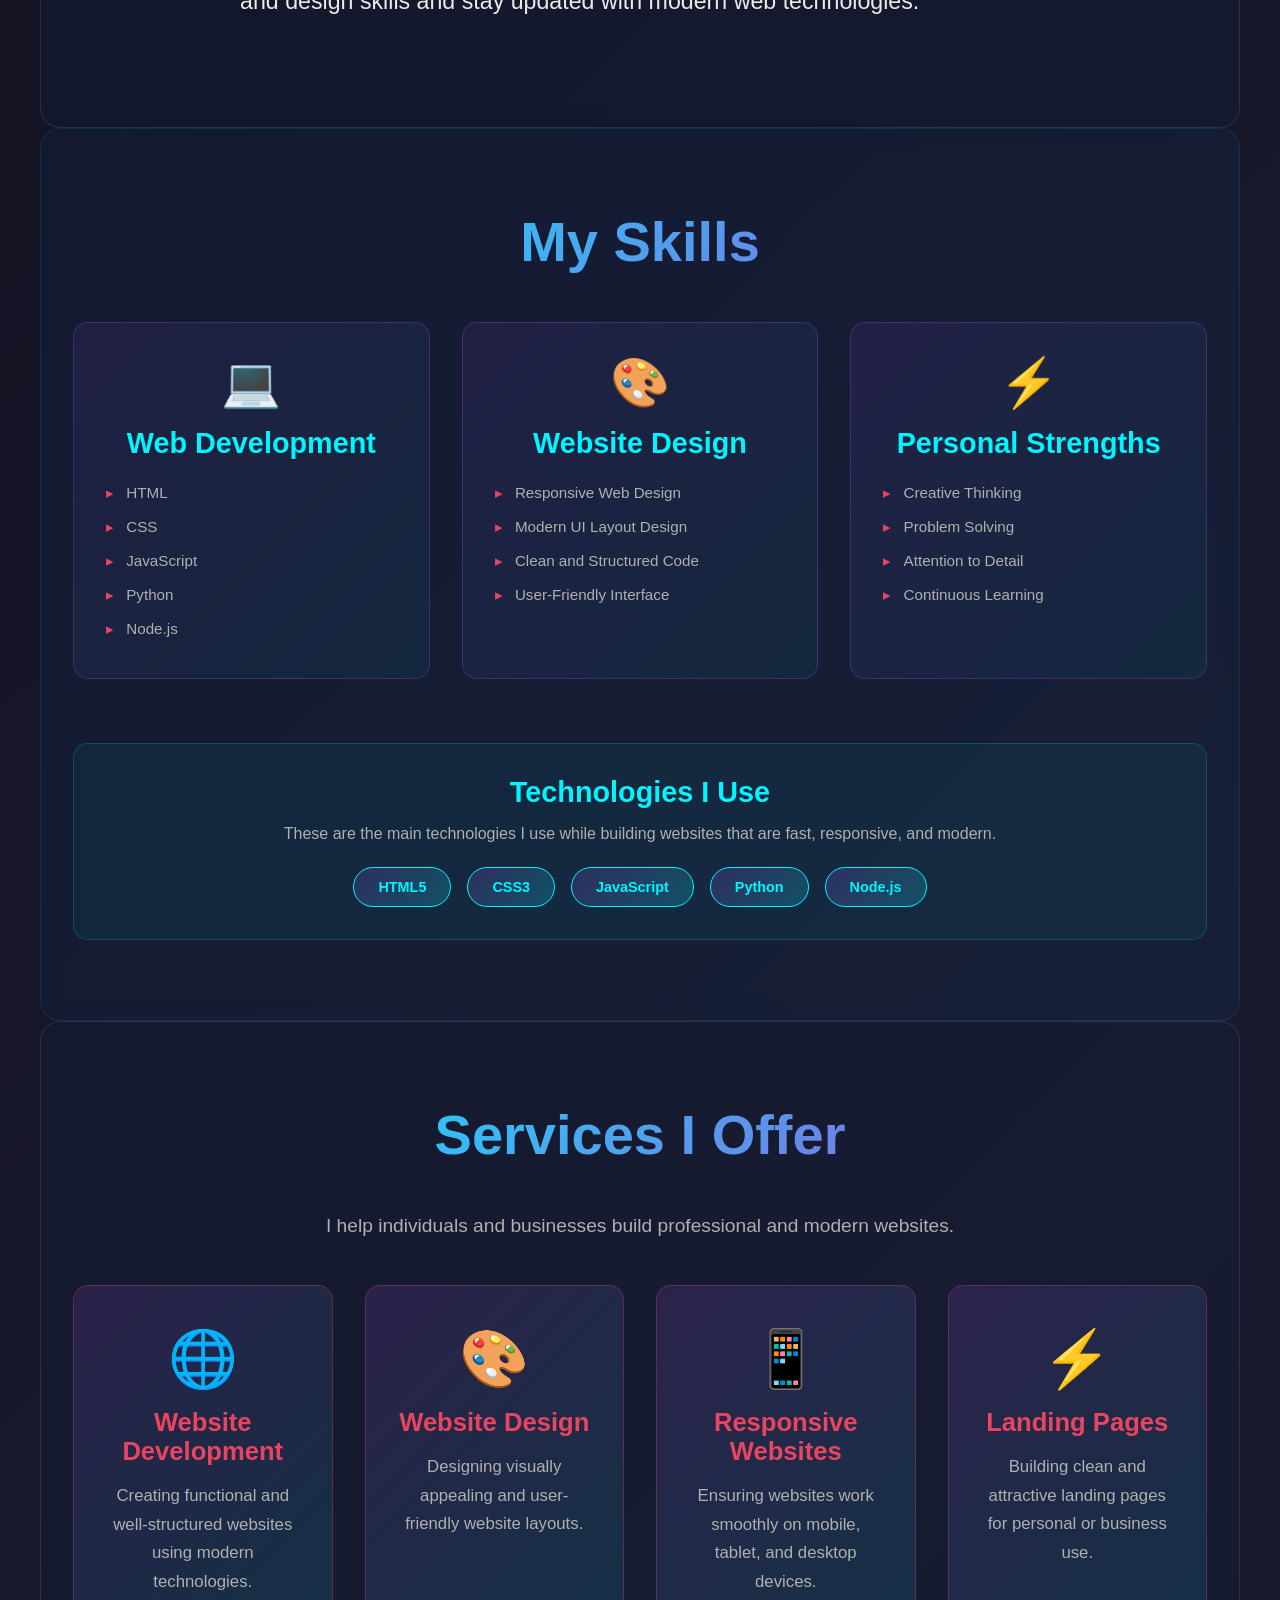
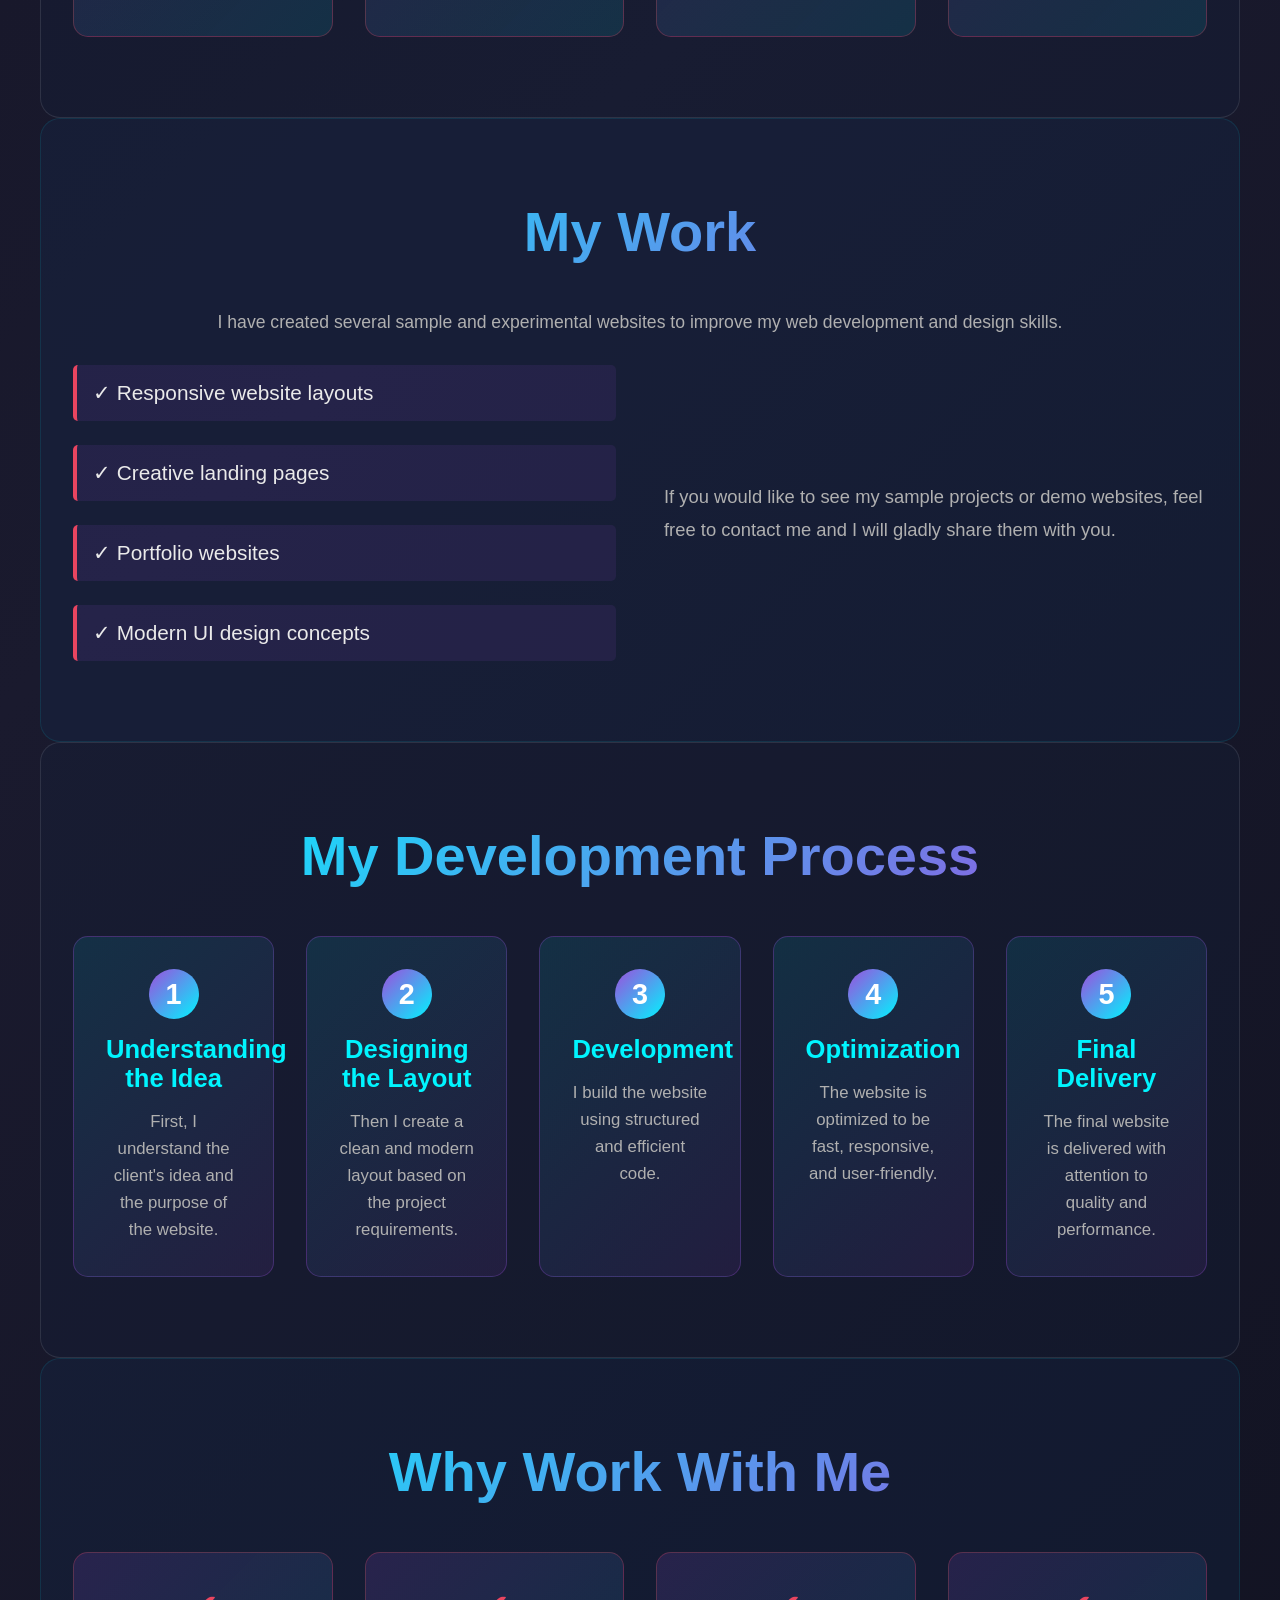
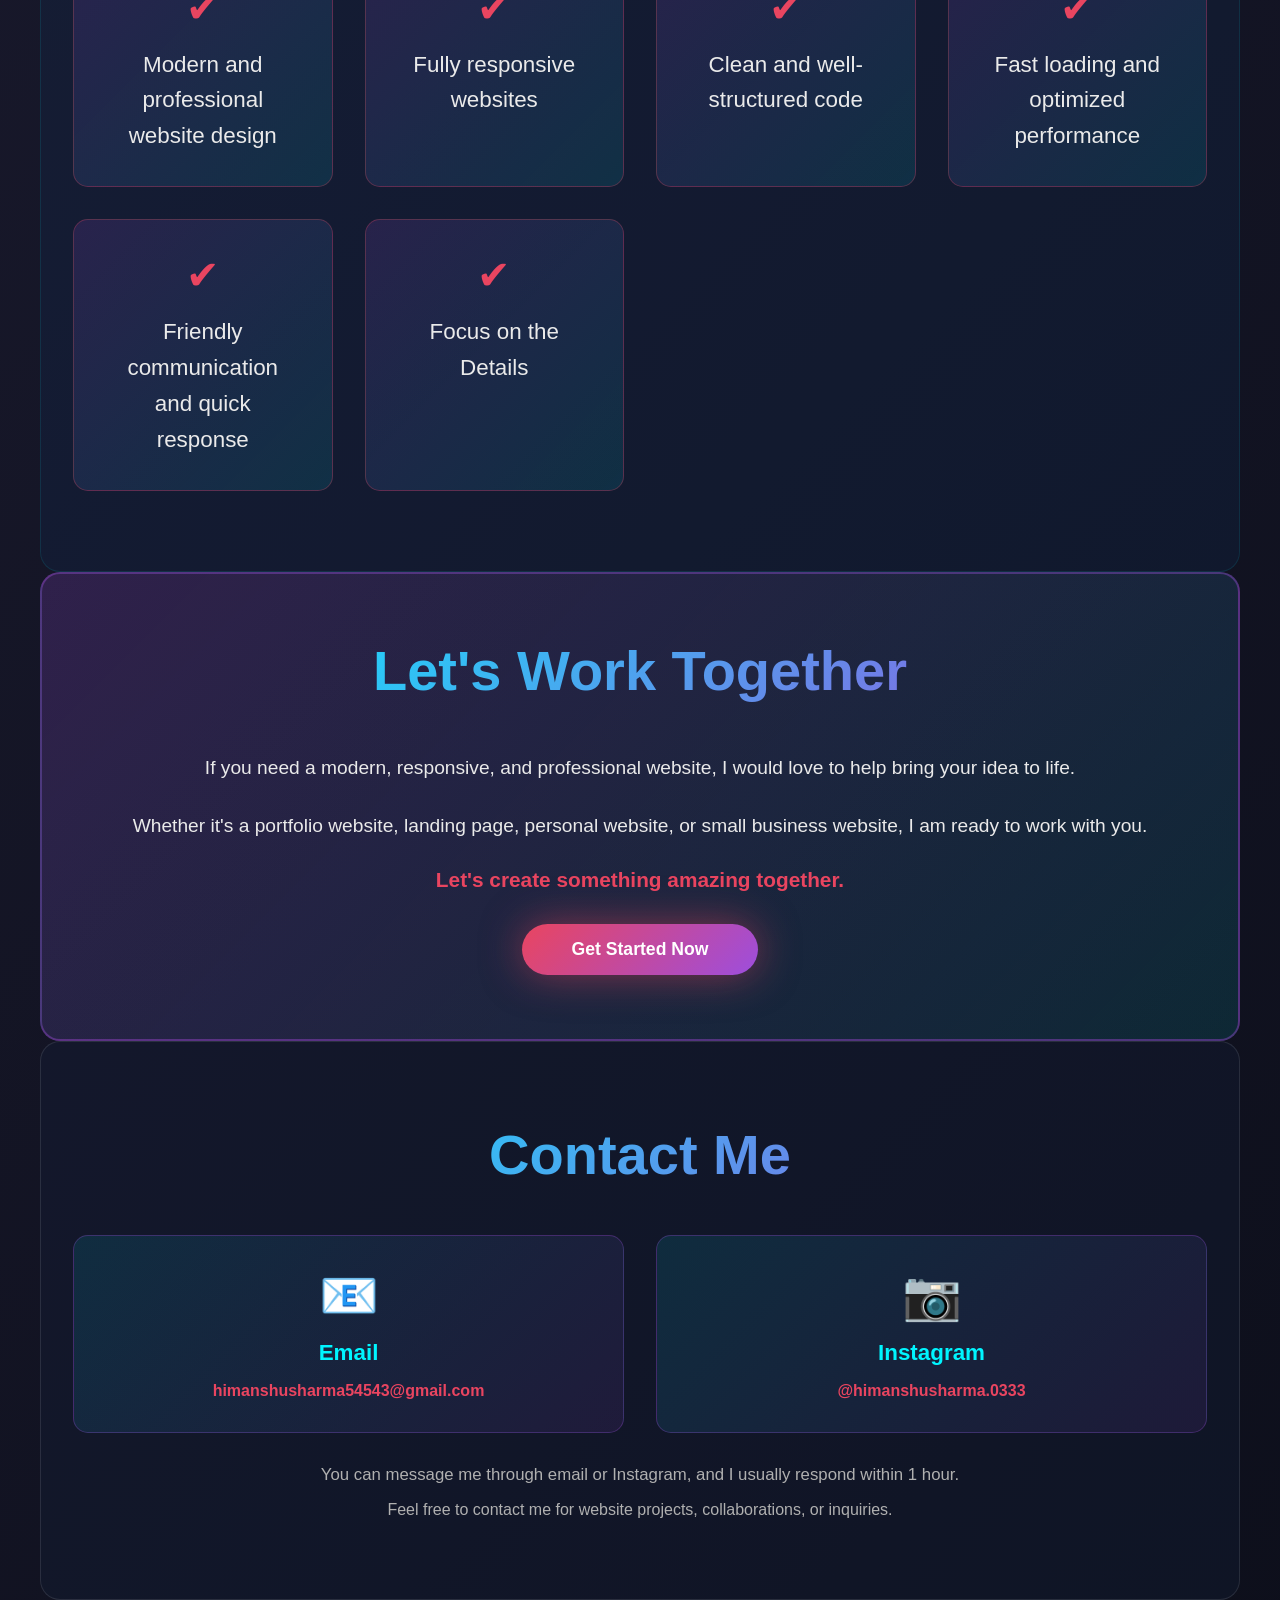
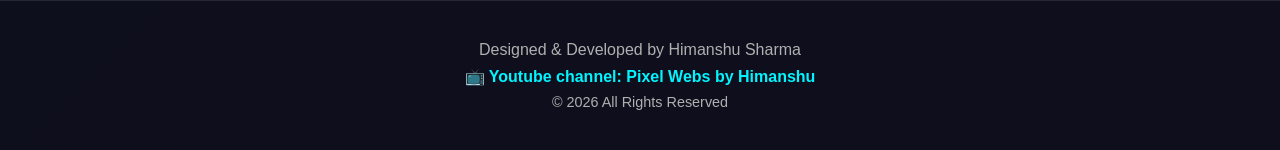
==== commit 4e234a38: "updated website" ====
--- a/index.html
+++ b/index.html
@@ -258,6 +258,11 @@
                 <div class="reason-icon">✔</div>
                 <p>Friendly communication and quick response</p>
             </div>
+
+            <div class="reason-card">
+                <div class="reason-icon">✔</div>
+                <p>Focus on the Details</p>
+            </div>
         </div>
     </section>
 
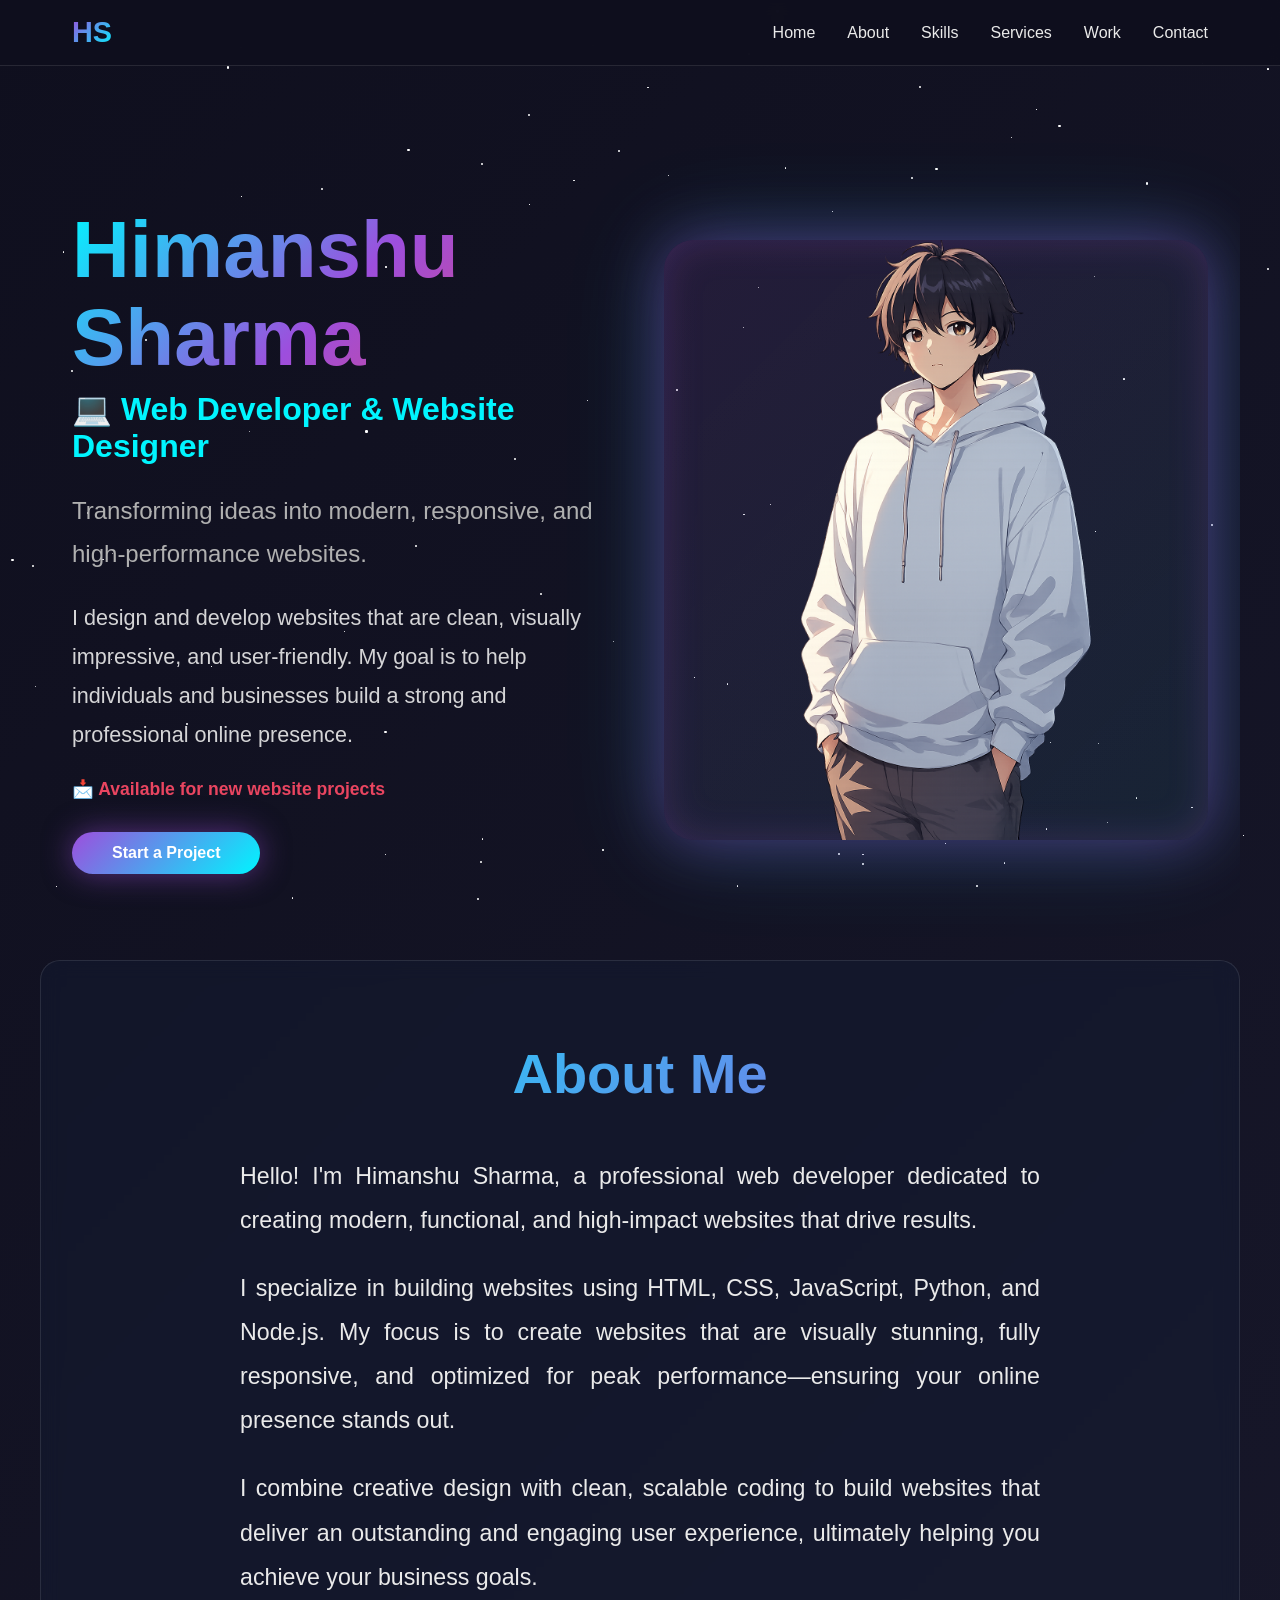
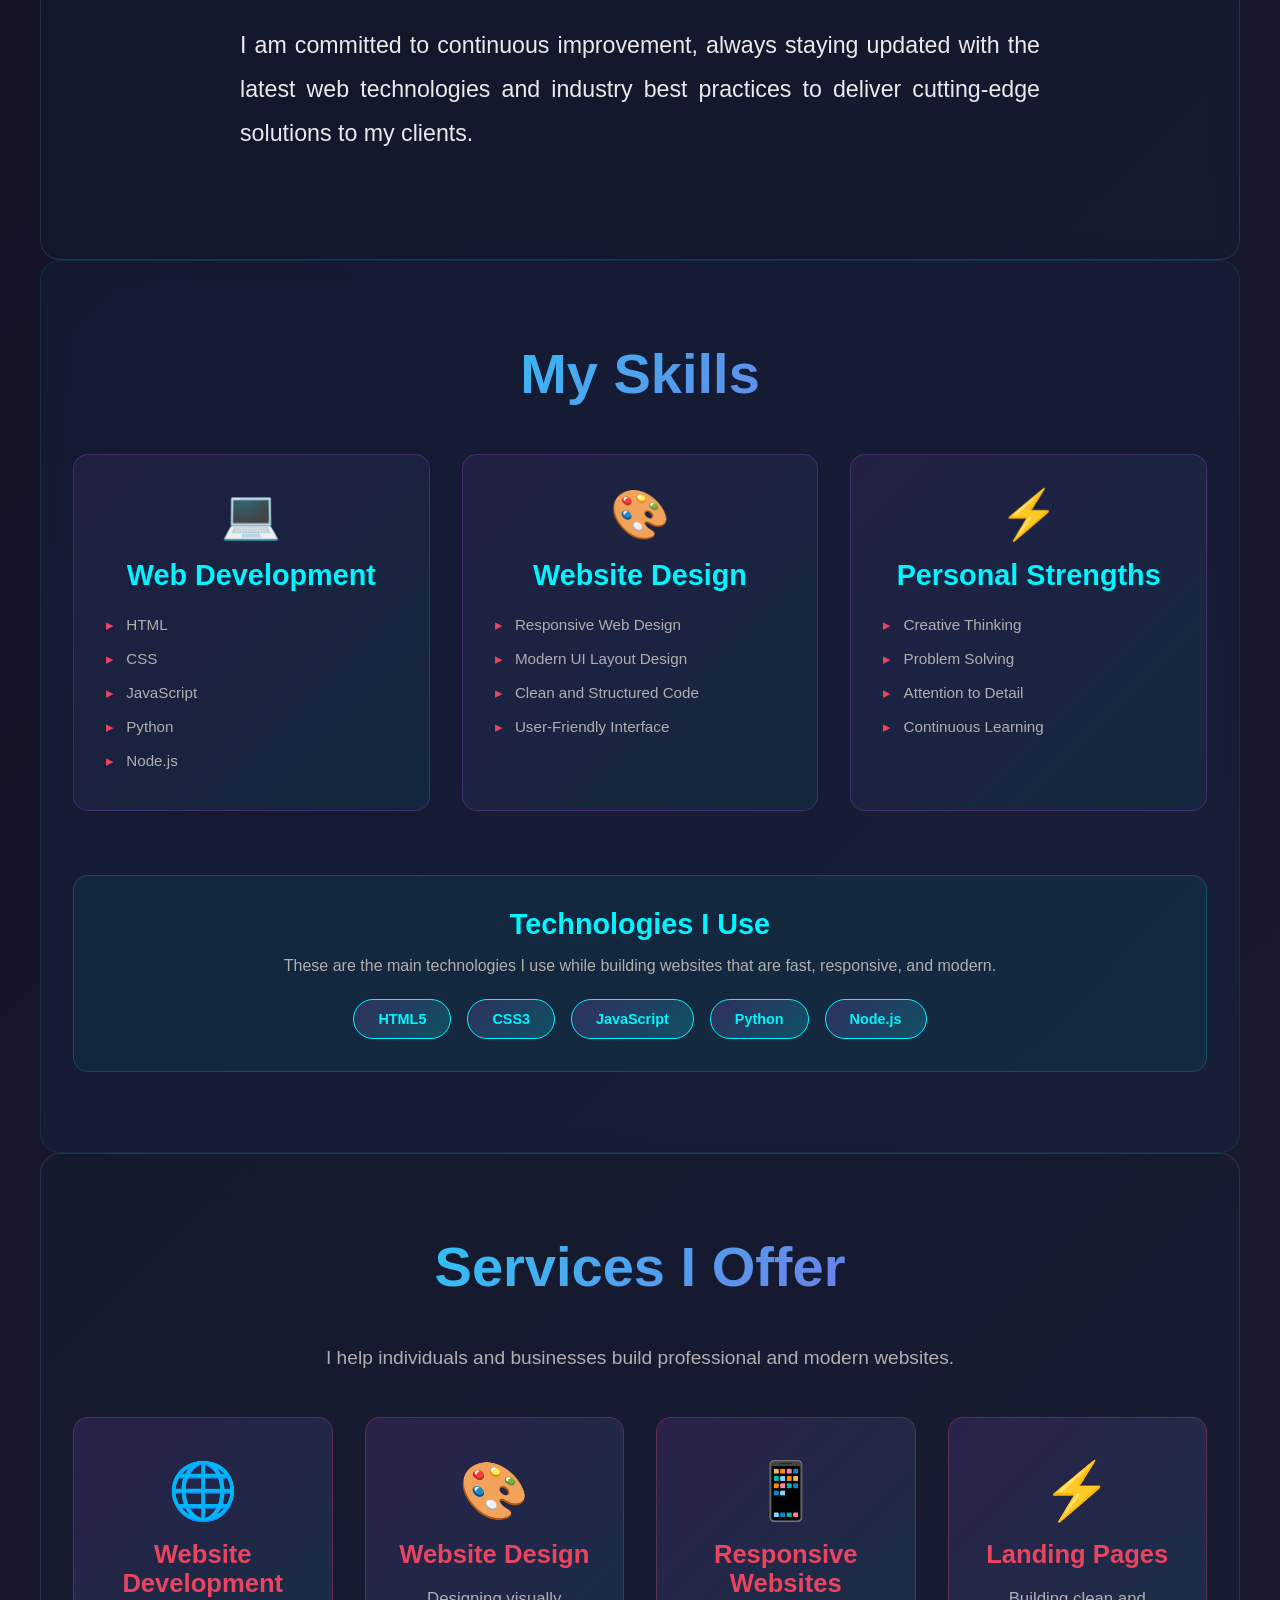
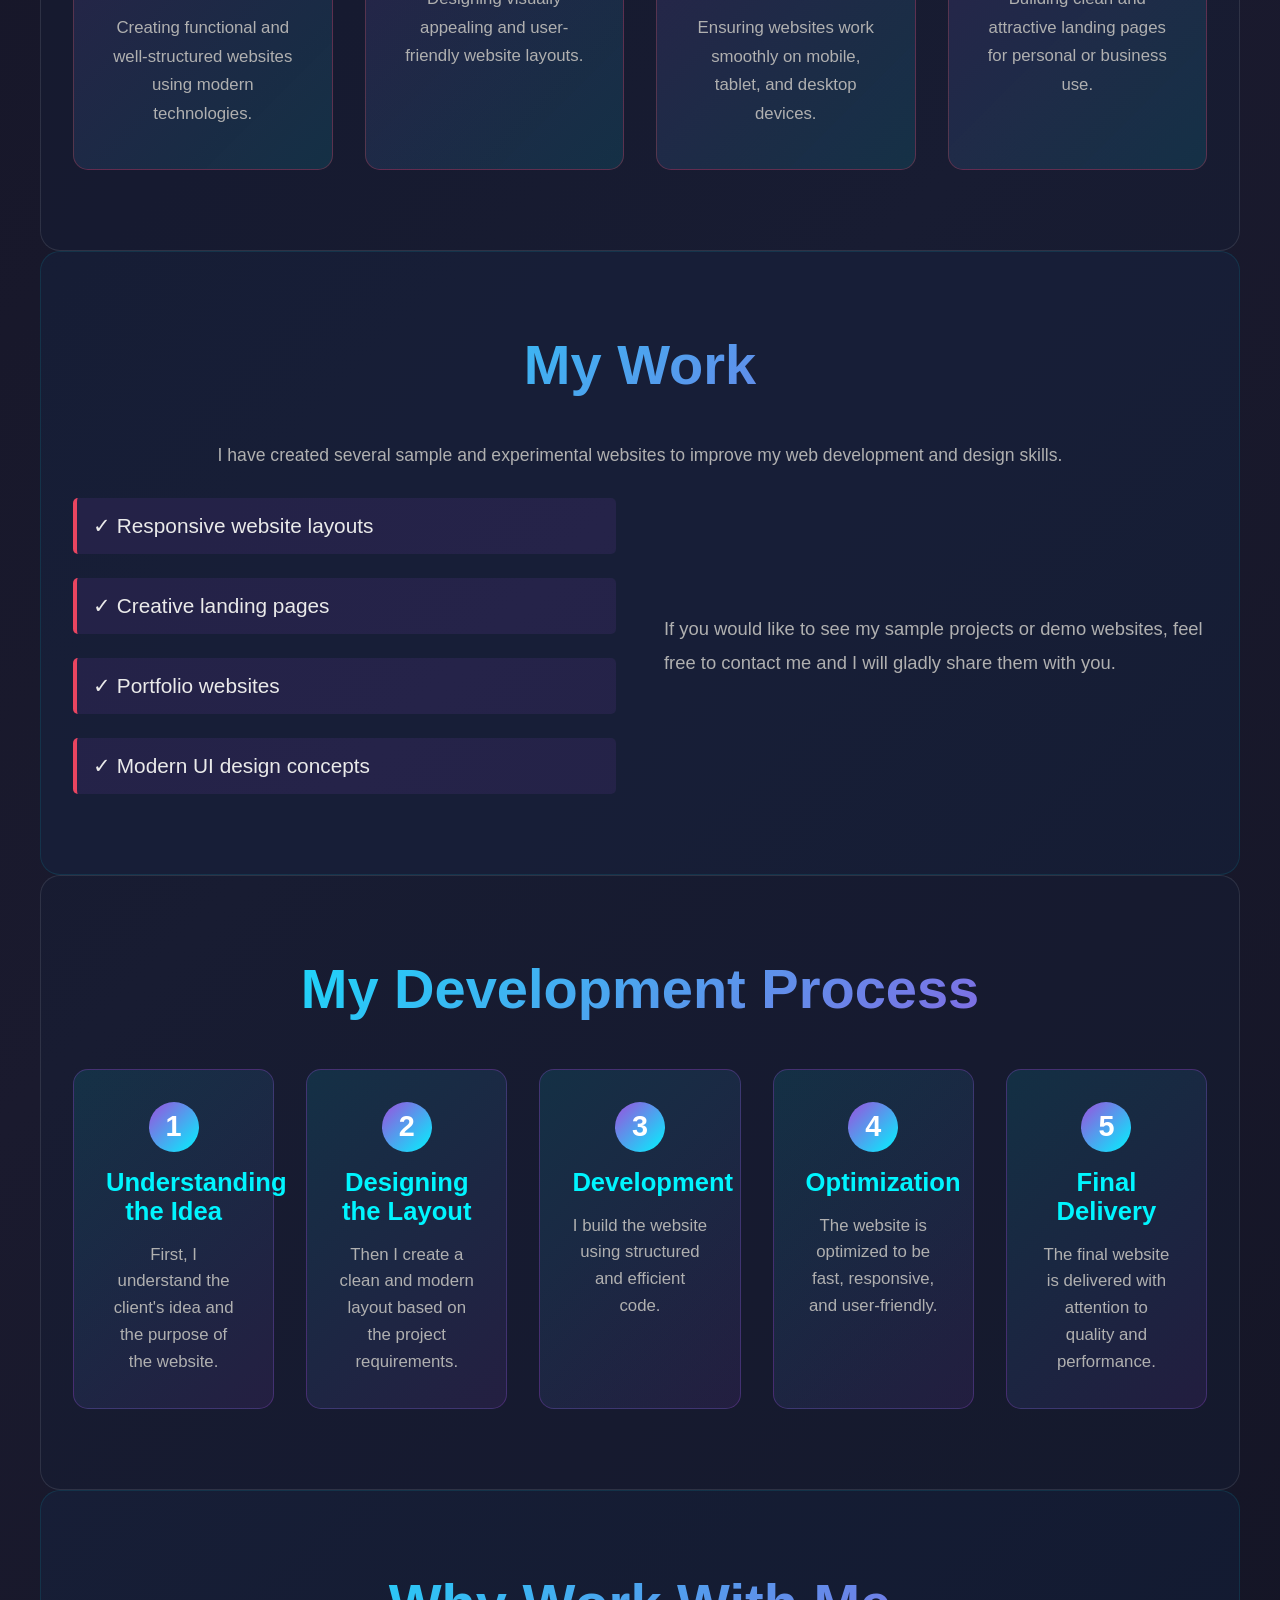
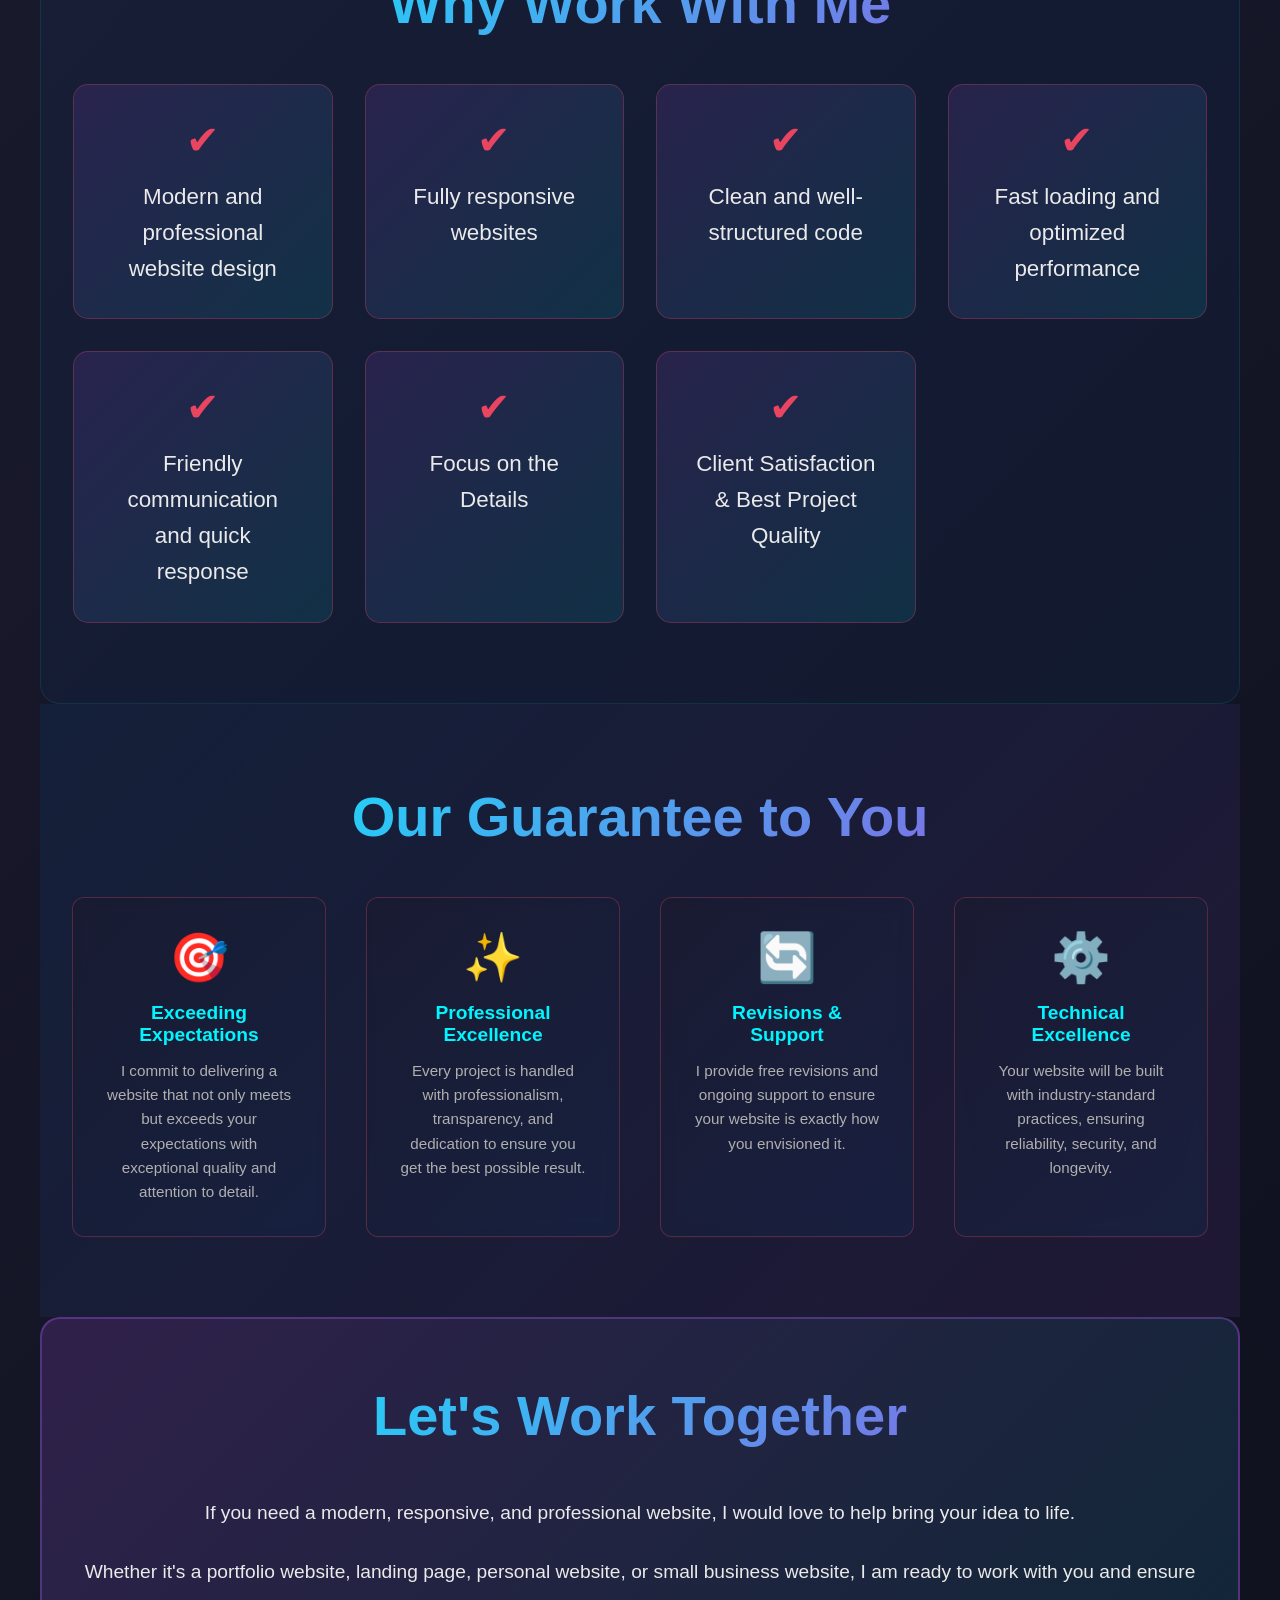
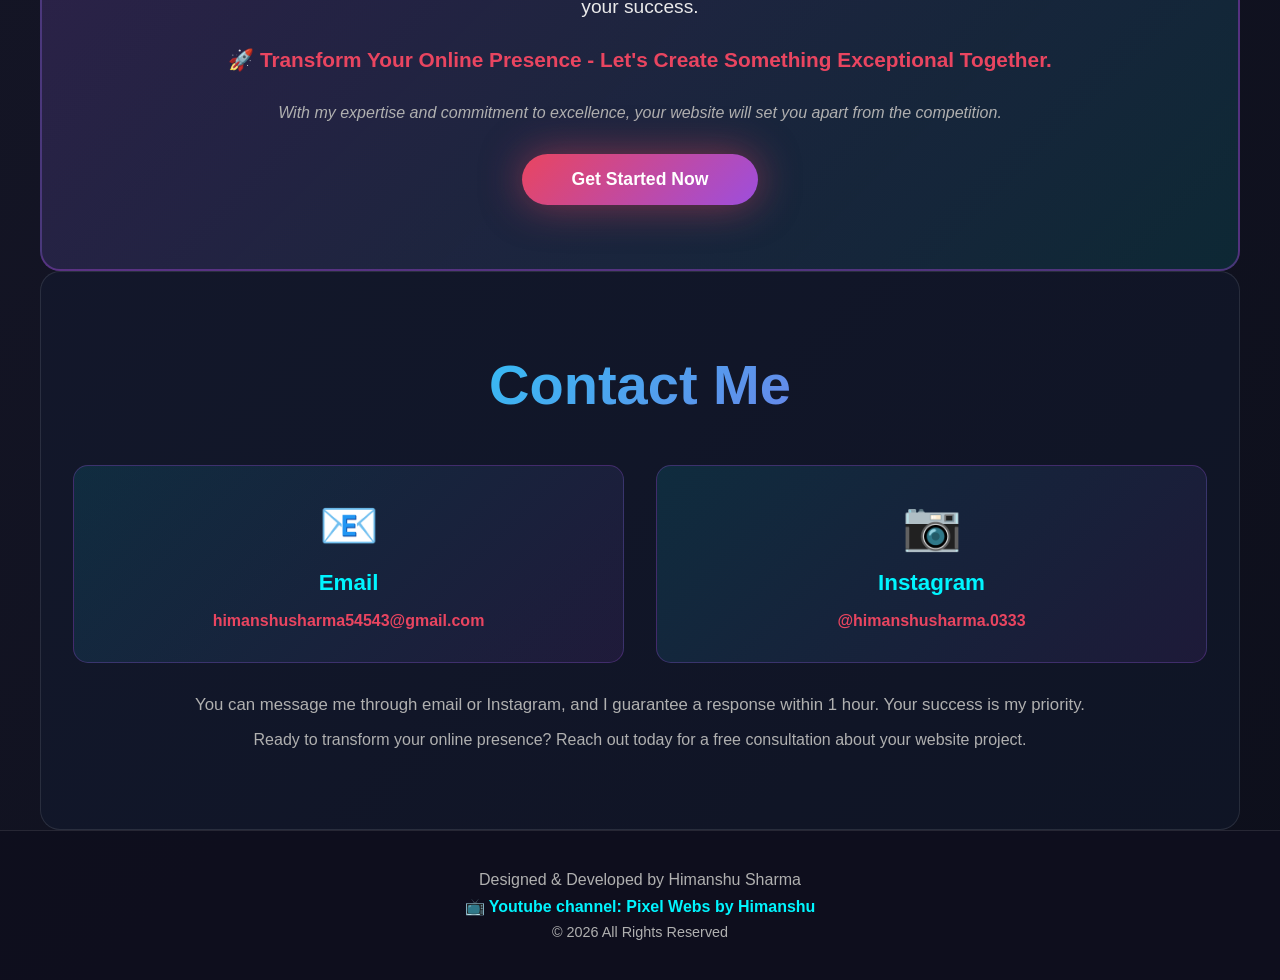
==== commit 9a30e66c: "Updated website files" ====
--- a/index.html
+++ b/index.html
@@ -66,19 +66,19 @@
         <h2 class="section-title">About Me</h2>
         <div class="about-container">
             <p class="about-text">
-                Hello! I'm Himanshu Sharma, a passionate web developer who enjoys creating modern and functional websites.
+                Hello! I'm Himanshu Sharma, a professional web developer dedicated to creating modern, functional, and high-impact websites that drive results.
             </p>
             <p class="about-text">
                 I specialize in building websites using HTML, CSS, JavaScript, Python, and Node.js. My focus is to create 
-                websites that are visually attractive, responsive, and optimized for performance.
+                websites that are visually stunning, fully responsive, and optimized for peak performance—ensuring your online presence stands out.
             </p>
             <p class="about-text">
-                I enjoy combining creative design with clean coding to build websites that deliver a smooth and engaging 
-                experience for users.
+                I combine creative design with clean, scalable coding to build websites that deliver an outstanding and engaging 
+                user experience, ultimately helping you achieve your business goals.
             </p>
             <p class="about-text">
-                I continuously practice and build new projects to improve my development and design skills and stay updated 
-                with modern web technologies.
+                I am committed to continuous improvement, always staying updated with the latest web technologies and industry best practices 
+                to deliver cutting-edge solutions to my clients.
             </p>
         </div>
     </section>
@@ -263,6 +263,41 @@
                 <div class="reason-icon">✔</div>
                 <p>Focus on the Details</p>
             </div>
+
+            <div class="reason-card">
+                <div class="reason-icon">✔</div>
+                <p>Client Satisfaction & Best Project Quality</p>
+            </div>
+        </div>
+    </section>
+
+    <!-- Our Guarantees Section -->
+    <section id="guarantees" class="guarantees">
+        <h2 class="section-title">Our Guarantee to You</h2>
+        <div class="guarantees-grid">
+            <div class="guarantee-card">
+                <div class="guarantee-icon">🎯</div>
+                <h3>Exceeding Expectations</h3>
+                <p>I commit to delivering a website that not only meets but exceeds your expectations with exceptional quality and attention to detail.</p>
+            </div>
+
+            <div class="guarantee-card">
+                <div class="guarantee-icon">✨</div>
+                <h3>Professional Excellence</h3>
+                <p>Every project is handled with professionalism, transparency, and dedication to ensure you get the best possible result.</p>
+            </div>
+
+            <div class="guarantee-card">
+                <div class="guarantee-icon">🔄</div>
+                <h3>Revisions & Support</h3>
+                <p>I provide free revisions and ongoing support to ensure your website is exactly how you envisioned it.</p>
+            </div>
+
+            <div class="guarantee-card">
+                <div class="guarantee-icon">⚙️</div>
+                <h3>Technical Excellence</h3>
+                <p>Your website will be built with industry-standard practices, ensuring reliability, security, and longevity.</p>
+            </div>
         </div>
     </section>
 
@@ -274,9 +309,10 @@
         </p>
         <p class="cta-text">
             Whether it's a portfolio website, landing page, personal website, or small business website, 
-            I am ready to work with you.
-        </p>
-        <p class="cta-highlight">Let's create something amazing together.</p>
+            I am ready to work with you and ensure your success.
+        </p>
+        <p class="cta-highlight">🚀 Transform Your Online Presence - Let's Create Something Exceptional Together.</p>
+        <p class="cta-subtext">With my expertise and commitment to excellence, your website will set you apart from the competition.</p>
         <a href="#contact" class="cta-button-large">Get Started Now</a>
     </section>
 
@@ -303,10 +339,10 @@
         </div>
 
         <p class="contact-response">
-            You can message me through email or Instagram, and I usually respond within 1 hour.
+            You can message me through email or Instagram, and I guarantee a response within 1 hour. Your success is my priority.
         </p>
         <p class="contact-footer">
-            Feel free to contact me for website projects, collaborations, or inquiries.
+            Ready to transform your online presence? Reach out today for a free consultation about your website project.
         </p>
     </section>
 
--- a/styles.css
+++ b/styles.css
@@ -810,6 +810,63 @@
     text-decoration: underline;
 }
 
+/* Guarantees Section */
+.guarantees {
+    background: linear-gradient(135deg, rgba(15, 52, 96, 0.3), rgba(157, 78, 221, 0.1));
+    padding: 80px 2rem;
+    position: relative;
+}
+
+.guarantees-grid {
+    display: grid;
+    grid-template-columns: repeat(auto-fit, minmax(250px, 1fr));
+    gap: 2.5rem;
+    max-width: 1200px;
+    margin: 3rem auto 0;
+}
+
+.guarantee-card {
+    background: linear-gradient(135deg, rgba(26, 26, 46, 0.8), rgba(22, 33, 62, 0.8));
+    border: 1px solid rgba(233, 69, 96, 0.3);
+    border-radius: 12px;
+    padding: 2rem;
+    text-align: center;
+    transition: all 0.3s ease;
+    backdrop-filter: blur(10px);
+}
+
+.guarantee-card:hover {
+    border-color: var(--highlight-color);
+    transform: translateY(-8px);
+    box-shadow: 0 8px 25px rgba(233, 69, 96, 0.2);
+}
+
+.guarantee-icon {
+    font-size: 3rem;
+    margin-bottom: 1rem;
+    display: inline-block;
+}
+
+.guarantee-card h3 {
+    color: var(--cyan-glow);
+    margin-bottom: 0.8rem;
+    font-size: 1.2rem;
+}
+
+.guarantee-card p {
+    color: var(--text-muted);
+    line-height: 1.6;
+    font-size: 0.95rem;
+}
+
+/* Enhanced CTA Section */
+.cta-subtext {
+    font-size: 1rem;
+    color: var(--text-muted);
+    margin: 1rem 0 2rem;
+    font-style: italic;
+}
+
 /* Responsive Design */
 @media (max-width: 768px) {
     .nav-menu {
@@ -847,6 +904,7 @@
     .skills-grid,
     .services-grid,
     .reasons-grid,
+    .guarantees-grid,
     .contact-content {
         grid-template-columns: 1fr;
     }
